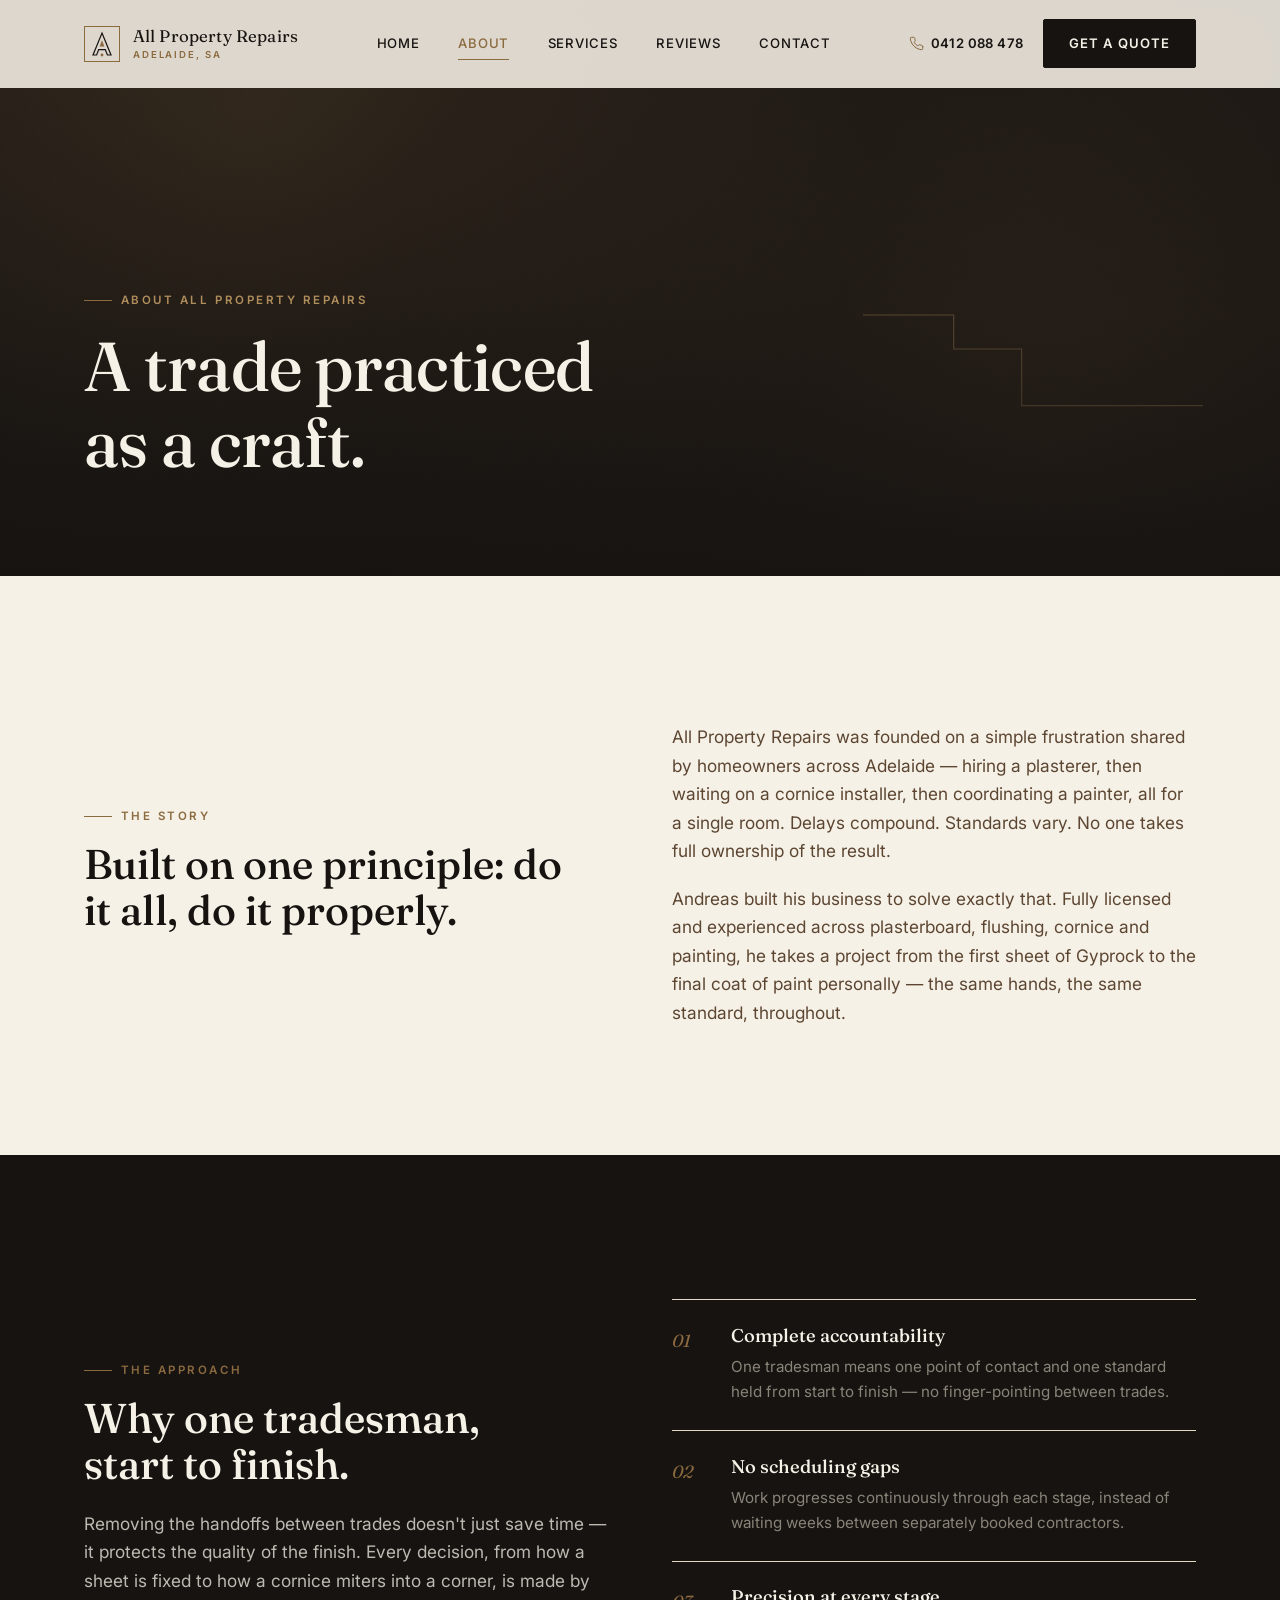
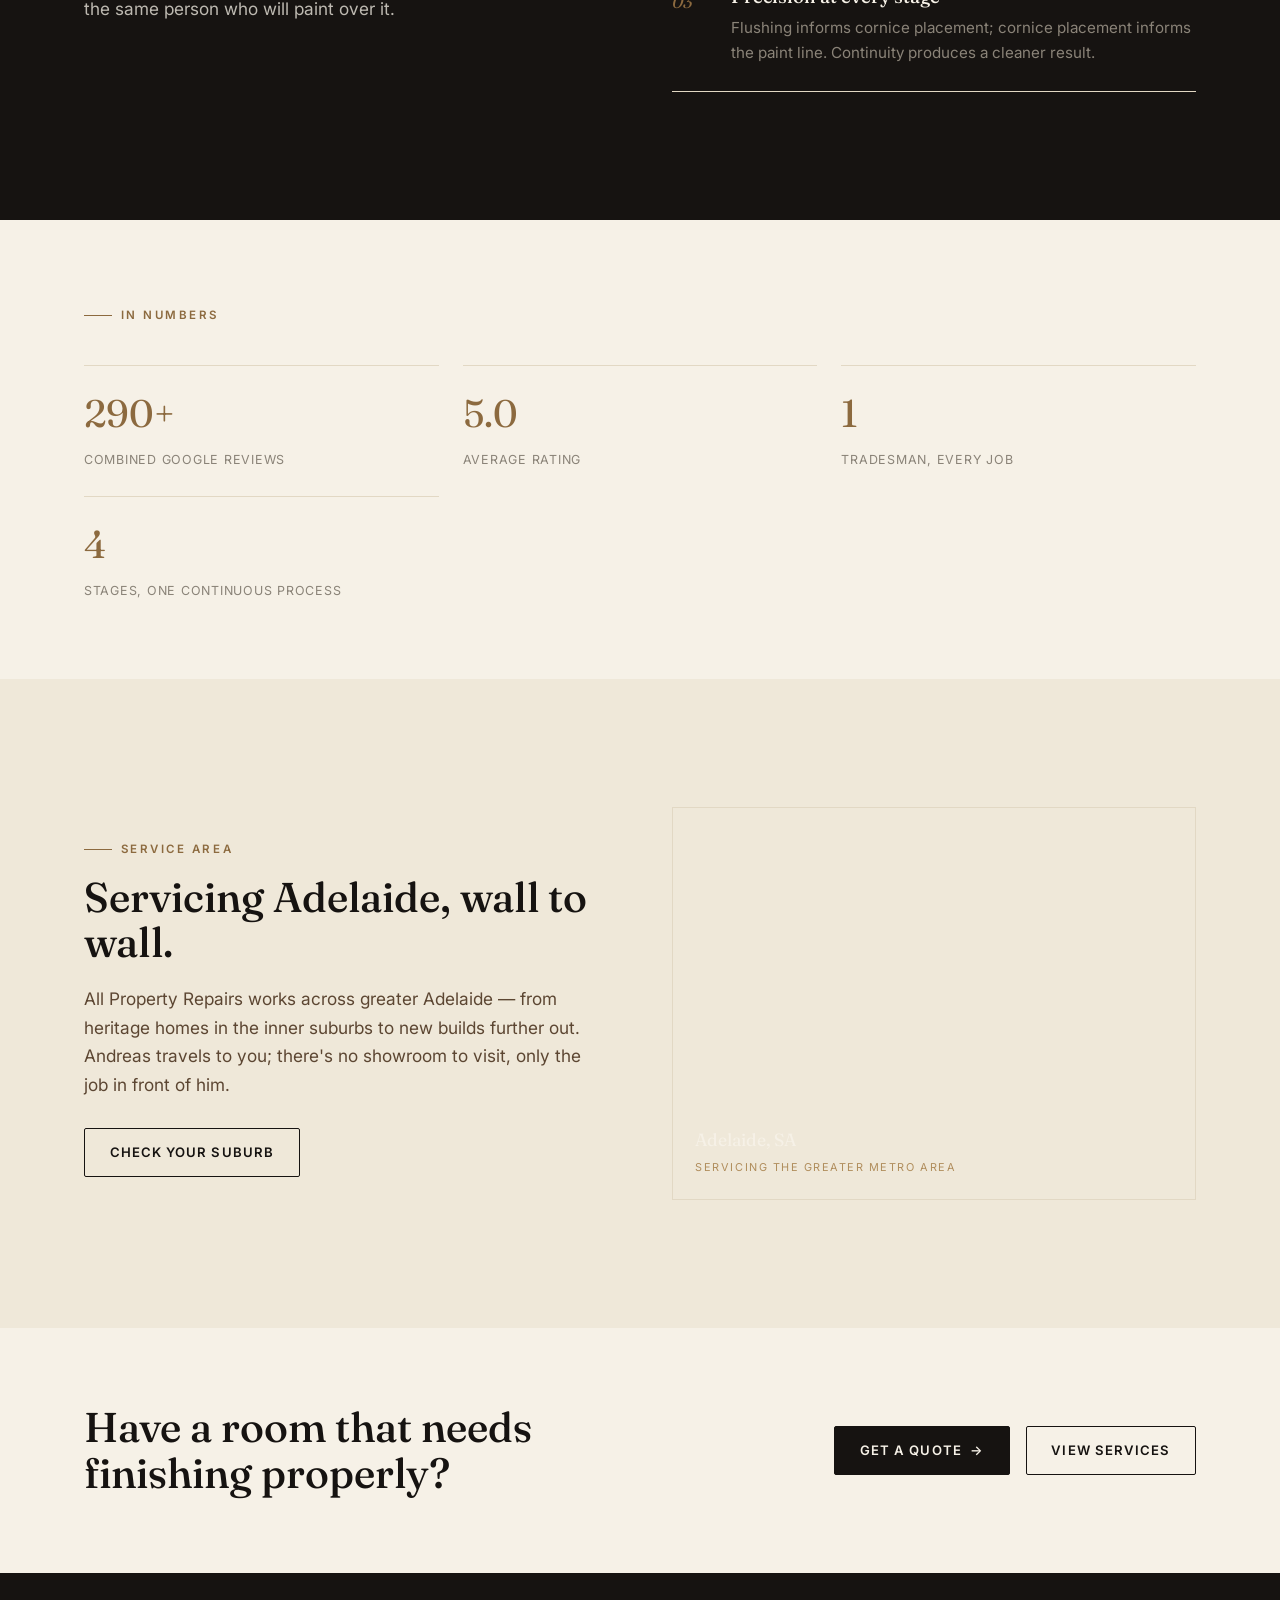
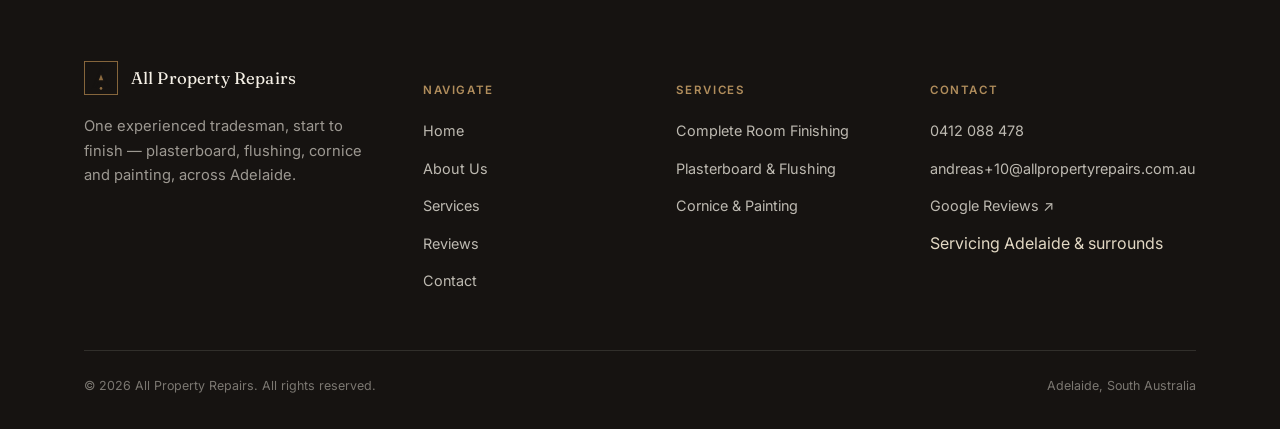
==== about.html @ ee477f28 "Build All Property Repairs site — luxury editorial multi-page design Five-page static HTML/CSS/JS si" ====
<!doctype html>
<html lang="en">
<head>
<meta charset="UTF-8">
<script>document.documentElement.classList.add('js')</script>
<meta name="viewport" content="width=device-width, initial-scale=1.0">
<title>About Us — All Property Repairs | Adelaide</title>
<meta name="description" content="All Property Repairs is Andreas — one experienced tradesman delivering plasterboard, flushing, cornice and painting across Adelaide, start to finish.">
<link rel="icon" type="image/svg+xml" href="assets/favicon.svg">
<link rel="stylesheet" href="css/style.css">
</head>
<body>
<a class="skip-link" href="#main">Skip to content</a>

<header class="site-header">
  <div class="container nav-row">
    <a href="index.html" class="brand">
      <img src="assets/logo.svg" alt="" class="brand-mark" width="36" height="36">
      <span class="brand-word">All Property Repairs<small>Adelaide, SA</small></span>
    </a>
    <nav class="nav-links" aria-label="Primary">
      <a href="index.html">Home</a>
      <a href="about.html" aria-current="page">About</a>
      <a href="services.html">Services</a>
      <a href="reviews.html">Reviews</a>
      <a href="contact.html">Contact</a>
    </nav>
    <div class="nav-actions">
      <a class="nav-phone" href="tel:+61412088478">
        <svg viewBox="0 0 24 24" fill="none" stroke-width="1.6" stroke-linecap="round" stroke-linejoin="round"><path d="M22 16.92v3a2 2 0 0 1-2.18 2 19.79 19.79 0 0 1-8.63-3.07 19.5 19.5 0 0 1-6-6 19.79 19.79 0 0 1-3.07-8.67A2 2 0 0 1 4.11 2h3a2 2 0 0 1 2 1.72c.127.96.362 1.903.7 2.81a2 2 0 0 1-.45 2.11L8.09 9.91a16 16 0 0 0 6 6l1.27-1.27a2 2 0 0 1 2.11-.45c.907.338 1.85.573 2.81.7A2 2 0 0 1 22 16.92z"/></svg>
        0412 088 478
      </a>
      <a class="btn btn-primary" href="contact.html">Get a Quote</a>
      <button class="nav-toggle" aria-label="Toggle menu" aria-expanded="false"><span></span><span></span><span></span></button>
    </div>
  </div>
</header>

<div class="mobile-panel">
  <a href="index.html">Home</a>
  <a href="about.html">About</a>
  <a href="services.html">Services</a>
  <a href="reviews.html">Reviews</a>
  <a href="contact.html">Contact</a>
  <a class="btn btn-primary" href="tel:+61412088478">Call 0412 088 478</a>
</div>

<main id="main">

  <!-- PAGE HERO -->
  <section class="hero" style="min-height:64vh;">
    <div class="hero-media">
      <div class="texture-panel">
        <svg class="motif motif-cornice" viewBox="0 0 300 220" preserveAspectRatio="xMidYMid meet">
          <path d="M0 30 H80 V60 H140 V110 H300" />
        </svg>
      </div>
    </div>
    <div class="container hero-inner">
      <span class="eyebrow">About All Property Repairs</span>
      <h1 style="font-size:clamp(2.4rem,5.4vw,4.4rem);">A trade practiced<br>as a craft.</h1>
    </div>
  </section>

  <!-- STORY -->
  <section class="section">
    <div class="container grid-2 reveal">
      <div>
        <span class="eyebrow">The Story</span>
        <h2 style="margin-top:1rem; font-size:clamp(1.9rem,3.4vw,2.6rem); max-width:18ch;">Built on one principle: do it all, do it properly.</h2>
      </div>
      <div>
        <p class="lede">All Property Repairs was founded on a simple frustration shared by homeowners across Adelaide — hiring a plasterer, then waiting on a cornice installer, then coordinating a painter, all for a single room. Delays compound. Standards vary. No one takes full ownership of the result.</p>
        <p class="lede" style="margin-top:1.2rem;">Andreas built his business to solve exactly that. Fully licensed and experienced across plasterboard, flushing, cornice and painting, he takes a project from the first sheet of Gyprock to the final coat of paint personally — the same hands, the same standard, throughout.</p>
      </div>
    </div>
  </section>

  <!-- VALUES / PHILOSOPHY -->
  <section class="section section--ink">
    <div class="container grid-2">
      <div class="reveal">
        <span class="eyebrow">The Approach</span>
        <h2 style="margin-top:1rem; font-size:clamp(1.9rem,3.4vw,2.6rem); max-width:16ch;">Why one tradesman, start to finish.</h2>
        <p class="lede" style="margin-top:1.4rem;">Removing the handoffs between trades doesn't just save time — it protects the quality of the finish. Every decision, from how a sheet is fixed to how a cornice miters into a corner, is made by the same person who will paint over it.</p>
      </div>
      <div class="value-list reveal-stagger">
        <div class="value-item">
          <span class="mark">01</span>
          <div>
            <h4 style="color:var(--bone);">Complete accountability</h4>
            <p>One tradesman means one point of contact and one standard held from start to finish — no finger-pointing between trades.</p>
          </div>
        </div>
        <div class="value-item">
          <span class="mark">02</span>
          <div>
            <h4 style="color:var(--bone);">No scheduling gaps</h4>
            <p>Work progresses continuously through each stage, instead of waiting weeks between separately booked contractors.</p>
          </div>
        </div>
        <div class="value-item">
          <span class="mark">03</span>
          <div>
            <h4 style="color:var(--bone);">Precision at every stage</h4>
            <p>Flushing informs cornice placement; cornice placement informs the paint line. Continuity produces a cleaner result.</p>
          </div>
        </div>
      </div>
    </div>
  </section>

  <!-- STATS -->
  <section class="section section--tight">
    <div class="container reveal">
      <span class="eyebrow">In Numbers</span>
      <div class="stat-row">
        <div class="stat"><span class="num">290+</span><span class="label">Combined Google Reviews</span></div>
        <div class="stat"><span class="num">5.0</span><span class="label">Average Rating</span></div>
        <div class="stat"><span class="num">1</span><span class="label">Tradesman, Every Job</span></div>
        <div class="stat"><span class="num">4</span><span class="label">Stages, One Continuous Process</span></div>
      </div>
    </div>
  </section>

  <!-- SERVICE AREA -->
  <section class="section section--dim">
    <div class="container grid-2 reveal">
      <div>
        <span class="eyebrow">Service Area</span>
        <h2 style="margin-top:1rem; font-size:clamp(1.9rem,3.4vw,2.6rem);">Servicing Adelaide, wall to wall.</h2>
        <p class="lede" style="margin-top:1.2rem;">All Property Repairs works across greater Adelaide — from heritage homes in the inner suburbs to new builds further out. Andreas travels to you; there's no showroom to visit, only the job in front of him.</p>
        <a class="btn btn-ghost" style="margin-top:1.8rem;" href="contact.html">Check Your Suburb</a>
      </div>
      <div class="service-area-panel">
        <div class="texture-panel texture-panel--bone">
          <svg class="motif motif-cornice" viewBox="0 0 300 220" preserveAspectRatio="xMidYMid meet">
            <circle cx="150" cy="110" r="70" />
            <circle cx="150" cy="110" r="45" />
            <path d="M150 40 V180 M80 110 H220" opacity="0.5"/>
          </svg>
        </div>
        <span class="service-area-label">Adelaide, SA<small>Servicing the greater metro area</small></span>
      </div>
    </div>
  </section>

  <!-- CTA -->
  <section class="section section--tight">
    <div class="container cta-band reveal">
      <h2 style="font-size:clamp(1.9rem,3.4vw,2.6rem);">Have a room that needs finishing properly?</h2>
      <div style="display:flex; gap:1rem; flex-wrap:wrap;">
        <a class="btn btn-primary" href="contact.html">Get a Quote <span class="btn-arrow">→</span></a>
        <a class="btn btn-ghost" href="services.html">View Services</a>
      </div>
    </div>
  </section>

</main>

<footer class="site-footer">
  <div class="container">
    <div class="footer-grid">
      <div>
        <div class="footer-brand">
          <img src="assets/logo.svg" alt="" width="34" height="34">
          <span class="brand-word">All Property Repairs</span>
        </div>
        <p class="footer-tagline">One experienced tradesman, start to finish — plasterboard, flushing, cornice and painting, across Adelaide.</p>
      </div>
      <div class="footer-col">
        <h5>Navigate</h5>
        <ul>
          <li><a href="index.html">Home</a></li>
          <li><a href="about.html">About Us</a></li>
          <li><a href="services.html">Services</a></li>
          <li><a href="reviews.html">Reviews</a></li>
          <li><a href="contact.html">Contact</a></li>
        </ul>
      </div>
      <div class="footer-col">
        <h5>Services</h5>
        <ul>
          <li><a href="services.html#room-finishing">Complete Room Finishing</a></li>
          <li><a href="services.html#plasterboard">Plasterboard &amp; Flushing</a></li>
          <li><a href="services.html#cornice-painting">Cornice &amp; Painting</a></li>
        </ul>
      </div>
      <div class="footer-col">
        <h5>Contact</h5>
        <ul>
          <li><a href="tel:+61412088478">0412 088 478</a></li>
          <li><a href="mailto:andreas+10@allpropertyrepairs.com.au">andreas+10@allpropertyrepairs.com.au</a></li>
          <li><a href="https://maps.app.goo.gl/VsacdQQxWC1RT7kN8" target="_blank" rel="noopener">Google Reviews ↗</a></li>
          <li>Servicing Adelaide &amp; surrounds</li>
        </ul>
      </div>
    </div>
    <div class="footer-bottom">
      <span>© 2026 All Property Repairs. All rights reserved.</span>
      <span>Adelaide, South Australia</span>
    </div>
  </div>
</footer>

<script src="js/main.js"></script>
</body>
</html>
---- css/style.css ----
/* =========================================================================
   All Property Repairs — "The Sole Craftsman" design system
   One tradesman, start to finish. Editorial, restrained, materials-led.
   ========================================================================= */

@import url('https://fonts.googleapis.com/css2?family=Fraunces:ital,opsz,wght@0,9..144,300;0,9..144,400;0,9..144,500;0,9..144,600;1,9..144,400;1,9..144,500&family=Inter:wght@300;400;500;600&display=swap');

:root {
  /* Palette */
  --ink: #161311;
  --ink-soft: #2b2622;
  --bone: #f6f1e7;
  --bone-dim: #efe8d9;
  --bone-line: #e2d8c4;
  --brass: #8c6a3f;
  --brass-light: #b08d5c;
  --umber: #5c4632;
  --stone: #8a8378;
  --stone-light: #b8b1a4;
  --ok: #4c6b4f;
  --err: #8c3f3f;

  /* Type */
  --font-display: 'Fraunces', Georgia, 'Times New Roman', serif;
  --font-body: 'Inter', -apple-system, BlinkMacSystemFont, sans-serif;

  /* Rhythm */
  --gutter: clamp(1.5rem, 5vw, 5rem);
  --section-y: clamp(4.5rem, 10vw, 9rem);
  --radius: 2px;
  --ease: cubic-bezier(0.22, 1, 0.36, 1);
  --nav-h: 88px;
}

* { box-sizing: border-box; }
html { scroll-behavior: smooth; }
@media (prefers-reduced-motion: reduce) {
  html { scroll-behavior: auto; }
  * { animation-duration: 0.001ms !important; animation-iteration-count: 1 !important; transition-duration: 0.001ms !important; }
}

body {
  margin: 0;
  background: var(--bone);
  color: var(--ink);
  font-family: var(--font-body);
  font-weight: 400;
  font-size: 16px;
  line-height: 1.65;
  -webkit-font-smoothing: antialiased;
  text-rendering: optimizeLegibility;
}

img { max-width: 100%; display: block; }
a { color: inherit; text-decoration: none; }
button { font-family: inherit; cursor: pointer; }
ul { margin: 0; padding: 0; list-style: none; }
h1, h2, h3, h4 { font-family: var(--font-display); font-weight: 500; line-height: 1.1; margin: 0; color: var(--ink); }
p { margin: 0; }

.container {
  max-width: 1240px;
  margin-inline: auto;
  padding-inline: var(--gutter);
}

.eyebrow {
  display: inline-flex;
  align-items: center;
  gap: 0.75em;
  font-family: var(--font-body);
  font-size: 0.72rem;
  letter-spacing: 0.22em;
  text-transform: uppercase;
  color: var(--brass);
  font-weight: 600;
}
.eyebrow::before {
  content: '';
  width: 28px;
  height: 1px;
  background: var(--brass);
  display: inline-block;
}

.section { padding-block: var(--section-y); }
.section--tight { padding-block: clamp(3rem, 6vw, 5rem); }
.section--ink { background: var(--ink); color: var(--bone); }
.section--ink h1, .section--ink h2, .section--ink h3 { color: var(--bone); }
.section--dim { background: var(--bone-dim); }

.hr {
  border: none;
  border-top: 1px solid var(--bone-line);
  margin: 0;
}
.section--ink .hr { border-top-color: rgba(246,241,231,0.14); }

/* ---------------------------------------------------------------------
   Buttons
   --------------------------------------------------------------------- */
.btn {
  position: relative;
  display: inline-flex;
  align-items: center;
  gap: 0.6em;
  padding: 0.95em 1.9em;
  font-size: 0.82rem;
  letter-spacing: 0.08em;
  text-transform: uppercase;
  font-weight: 600;
  border: 1px solid transparent;
  border-radius: var(--radius);
  transition: all 0.45s var(--ease);
  white-space: nowrap;
}
.btn-primary {
  background: var(--ink);
  color: var(--bone);
  border-color: var(--ink);
}
.btn-primary:hover { background: var(--brass); border-color: var(--brass); color: var(--ink); transform: translateY(-2px); }
.btn-ghost {
  background: transparent;
  color: var(--ink);
  border-color: var(--ink);
}
.btn-ghost:hover { background: var(--ink); color: var(--bone); transform: translateY(-2px); }
.section--ink .btn-ghost { color: var(--bone); border-color: rgba(246,241,231,0.5); }
.section--ink .btn-ghost:hover { background: var(--bone); color: var(--ink); border-color: var(--bone); }
.btn-arrow { transition: transform 0.4s var(--ease); }
.btn:hover .btn-arrow { transform: translateX(4px); }

.text-link {
  position: relative;
  font-weight: 500;
  padding-bottom: 2px;
  background-image: linear-gradient(var(--brass), var(--brass));
  background-size: 0% 1px;
  background-position: left bottom;
  background-repeat: no-repeat;
  transition: background-size 0.4s var(--ease);
}
.text-link:hover { background-size: 100% 1px; }

/* ---------------------------------------------------------------------
   Nav
   --------------------------------------------------------------------- */
.site-header {
  position: fixed;
  top: 0; left: 0; right: 0;
  z-index: 500;
  height: var(--nav-h);
  display: flex;
  align-items: center;
  background: rgba(246,241,231,0.88);
  backdrop-filter: saturate(140%) blur(10px);
  -webkit-backdrop-filter: saturate(140%) blur(10px);
  border-bottom: 1px solid transparent;
  transition: height 0.45s var(--ease), border-color 0.45s var(--ease), background 0.45s var(--ease);
}
.site-header.is-condensed {
  height: 66px;
  border-bottom-color: var(--bone-line);
}
.nav-row {
  width: 100%;
  display: flex;
  align-items: center;
  justify-content: space-between;
  gap: 2rem;
}
.brand {
  display: flex;
  align-items: center;
  gap: 0.8rem;
  flex-shrink: 0;
}
.brand-mark { width: 36px; height: 36px; flex-shrink: 0; }
.brand-word {
  font-family: var(--font-display);
  font-size: 1.05rem;
  letter-spacing: 0.01em;
  line-height: 1.15;
}
.brand-word small {
  display: block;
  font-family: var(--font-body);
  font-size: 0.6rem;
  letter-spacing: 0.2em;
  text-transform: uppercase;
  color: var(--brass);
  font-weight: 600;
  margin-top: 2px;
}

.nav-links {
  display: flex;
  align-items: center;
  gap: clamp(1.4rem, 3vw, 2.6rem);
}
.nav-links a {
  position: relative;
  font-size: 0.82rem;
  letter-spacing: 0.06em;
  text-transform: uppercase;
  font-weight: 500;
  padding-block: 6px;
}
.nav-links a::after {
  content: '';
  position: absolute;
  left: 0; right: 0; bottom: 0;
  height: 1px;
  background: var(--brass);
  transform: scaleX(0);
  transform-origin: left;
  transition: transform 0.4s var(--ease);
}
.nav-links a:hover::after,
.nav-links a[aria-current="page"]::after { transform: scaleX(1); }
.nav-links a[aria-current="page"] { color: var(--brass); }

.nav-actions { display: flex; align-items: center; gap: 1.2rem; }
.nav-phone {
  display: flex;
  align-items: center;
  gap: 0.5em;
  font-size: 0.82rem;
  font-weight: 600;
  letter-spacing: 0.03em;
}
.nav-phone svg { width: 15px; height: 15px; stroke: var(--brass); }

.nav-toggle {
  display: none;
  flex-direction: column;
  gap: 5px;
  background: none;
  border: none;
  padding: 6px;
  z-index: 600;
}
.nav-toggle span {
  width: 24px; height: 1.5px; background: var(--ink);
  transition: transform 0.35s var(--ease), opacity 0.35s var(--ease);
}
.nav-toggle.is-open span:nth-child(1) { transform: translateY(6.5px) rotate(45deg); }
.nav-toggle.is-open span:nth-child(2) { opacity: 0; }
.nav-toggle.is-open span:nth-child(3) { transform: translateY(-6.5px) rotate(-45deg); }

.mobile-panel {
  position: fixed;
  inset: 0;
  top: var(--nav-h);
  background: var(--bone);
  z-index: 400;
  display: flex;
  flex-direction: column;
  justify-content: center;
  gap: 2rem;
  padding: 2rem var(--gutter) 4rem;
  transform: translateY(-8px);
  opacity: 0;
  visibility: hidden;
  transition: opacity 0.4s var(--ease), transform 0.4s var(--ease), visibility 0.4s;
}
.mobile-panel.is-open { opacity: 1; transform: translateY(0); visibility: visible; }
.mobile-panel a {
  font-family: var(--font-display);
  font-size: 2rem;
  font-weight: 500;
  border-bottom: 1px solid var(--bone-line);
  padding-bottom: 1rem;
}
.mobile-panel .btn { align-self: flex-start; margin-top: 1rem; }

body.nav-open { overflow: hidden; }

@media (max-width: 880px) {
  .nav-links, .nav-phone, .nav-actions .btn-primary { display: none; }
  .nav-toggle { display: flex; }
}

/* ---------------------------------------------------------------------
   Hero
   --------------------------------------------------------------------- */
.hero {
  min-height: 92vh;
  display: flex;
  align-items: flex-end;
  padding-top: var(--nav-h);
  position: relative;
  overflow: hidden;
  background: var(--ink);
  color: var(--bone);
}
.hero-media {
  position: absolute;
  inset: 0;
  z-index: 0;
}
.hero-media .texture-panel { width: 100%; height: 100%; }
.hero-media::after {
  content: '';
  position: absolute;
  inset: 0;
  background: linear-gradient(180deg, rgba(22,19,17,0.35) 0%, rgba(22,19,17,0.55) 55%, rgba(22,19,17,0.94) 100%);
}
.hero-inner {
  position: relative;
  z-index: 2;
  width: 100%;
  padding-block: clamp(3rem, 8vw, 6rem);
}
.hero .eyebrow { color: var(--brass-light); }
.hero h1 {
  color: var(--bone);
  font-size: clamp(2.6rem, 6.4vw, 5.4rem);
  max-width: 16ch;
  margin-top: 1.1rem;
  letter-spacing: -0.01em;
}
.hero h1 em {
  font-style: italic;
  color: var(--brass-light);
}
.hero-lede {
  max-width: 46ch;
  margin-top: 1.6rem;
  font-size: 1.08rem;
  color: rgba(246,241,231,0.82);
}
.hero-actions { display: flex; gap: 1rem; flex-wrap: wrap; margin-top: 2.6rem; }
.hero-scroll {
  position: absolute;
  right: var(--gutter);
  bottom: 2.2rem;
  z-index: 2;
  display: flex;
  align-items: center;
  gap: 0.7rem;
  color: rgba(246,241,231,0.6);
  font-size: 0.7rem;
  letter-spacing: 0.18em;
  text-transform: uppercase;
}
.hero-scroll .line { width: 1px; height: 34px; background: rgba(246,241,231,0.35); position: relative; overflow: hidden; }
.hero-scroll .line::after {
  content: ''; position: absolute; top: -100%; left: 0; width: 100%; height: 100%;
  background: var(--brass-light); animation: scrollline 2.2s var(--ease) infinite;
}
@keyframes scrollline { 0% { top: -100%; } 60% { top: 100%; } 100% { top: 100%; } }

/* ---------------------------------------------------------------------
   Texture panels (placeholder imagery — CSS/SVG built, no external assets)
   --------------------------------------------------------------------- */
.texture-panel {
  position: relative;
  background: var(--ink);
  overflow: hidden;
  isolation: isolate;
}
.texture-panel::before {
  content: '';
  position: absolute; inset: 0;
  background-image:
    radial-gradient(circle at 20% 20%, rgba(140,106,63,0.35), transparent 55%),
    radial-gradient(circle at 82% 78%, rgba(92,70,50,0.55), transparent 60%),
    linear-gradient(155deg, #201b17 0%, #161311 45%, #0f0d0b 100%);
}
.texture-panel::after {
  content: '';
  position: absolute; inset: 0;
  opacity: 0.5;
  background-image: url("data:image/svg+xml,%3Csvg xmlns='http://www.w3.org/2000/svg' width='160' height='160'%3E%3Cfilter id='n'%3E%3CfeTurbulence type='fractalNoise' baseFrequency='0.9' numOctaves='2' stitchTiles='stitch'/%3E%3CfeColorMatrix type='saturate' values='0'/%3E%3C/filter%3E%3Crect width='100%25' height='100%25' filter='url(%23n)' opacity='0.28'/%3E%3C/svg%3E");
  mix-blend-mode: overlay;
}
.texture-panel .motif { position: absolute; z-index: 1; opacity: 0.9; }
.texture-panel--bone {
  background: var(--bone-dim);
}
.texture-panel--bone::before {
  background-image:
    radial-gradient(circle at 15% 15%, rgba(140,106,63,0.18), transparent 55%),
    linear-gradient(155deg, #f2ead9 0%, #efe8d9 60%, #e6dcc4 100%);
}
.texture-panel--bone::after { opacity: 0.18; }

/* Cornice-profile line motif (SVG, inline) */
.motif-cornice {
  position: absolute; right: 6%; bottom: 8%; width: 46%; max-width: 340px;
  stroke: var(--brass-light); stroke-width: 1; fill: none; opacity: 0.55;
}
.texture-panel--bone .motif-cornice { stroke: var(--brass); opacity: 0.4; }

/* ---------------------------------------------------------------------
   Marquee strip
   --------------------------------------------------------------------- */
.strip {
  background: var(--ink);
  color: var(--bone-line);
  padding-block: 0.9rem;
  overflow: hidden;
  white-space: nowrap;
  border-top: 1px solid rgba(246,241,231,0.1);
  border-bottom: 1px solid rgba(246,241,231,0.1);
}
.strip-track {
  display: inline-flex;
  gap: 3rem;
  animation: marquee 34s linear infinite;
}
.strip-track span {
  font-family: var(--font-display);
  font-style: italic;
  font-size: 0.95rem;
  letter-spacing: 0.02em;
  opacity: 0.75;
  display: inline-flex;
  align-items: center;
  gap: 3rem;
}
.strip-track span::after { content: '—'; color: var(--brass); opacity: 0.8; font-style: normal; }
@keyframes marquee { from { transform: translateX(0); } to { transform: translateX(-50%); } }

/* ---------------------------------------------------------------------
   Grid / layout helpers
   --------------------------------------------------------------------- */
.grid-2 { display: grid; grid-template-columns: 1fr 1fr; gap: clamp(2rem, 5vw, 5rem); align-items: center; }
.grid-3 { display: grid; grid-template-columns: repeat(3, 1fr); gap: clamp(1.5rem, 3vw, 2.5rem); }
@media (max-width: 900px) {
  .grid-2 { grid-template-columns: 1fr; }
  .grid-3 { grid-template-columns: 1fr; }
}

.kicker-row {
  display: flex; align-items: flex-end; justify-content: space-between; gap: 2rem;
  margin-bottom: clamp(2.5rem, 5vw, 4rem);
  flex-wrap: wrap;
}
.kicker-row h2 { max-width: 22ch; }

.lede { font-size: 1.08rem; color: var(--umber); max-width: 62ch; margin-top: 1.2rem; }
.section--ink .lede { color: rgba(246,241,231,0.75); }

/* ---------------------------------------------------------------------
   Reveal on scroll
   --------------------------------------------------------------------- */
.reveal { transition: opacity 0.9s var(--ease), transform 0.9s var(--ease); }
.js .reveal { opacity: 0; transform: translateY(28px); }
.reveal.is-visible { opacity: 1; transform: translateY(0); }
.reveal-stagger > * { transition: opacity 0.8s var(--ease), transform 0.8s var(--ease); }
.js .reveal-stagger > * { opacity: 0; transform: translateY(24px); }
.reveal-stagger.is-visible > * { opacity: 1; transform: translateY(0); }
.reveal-stagger.is-visible > *:nth-child(1) { transition-delay: 0.02s; }
.reveal-stagger.is-visible > *:nth-child(2) { transition-delay: 0.12s; }
.reveal-stagger.is-visible > *:nth-child(3) { transition-delay: 0.22s; }
.reveal-stagger.is-visible > *:nth-child(4) { transition-delay: 0.32s; }

/* ---------------------------------------------------------------------
   Pillar / service cards
   --------------------------------------------------------------------- */
.pillar {
  border: 1px solid var(--bone-line);
  padding: clamp(1.8rem, 3vw, 2.6rem);
  background: var(--bone);
  transition: border-color 0.4s var(--ease), transform 0.4s var(--ease), box-shadow 0.4s var(--ease);
  display: flex; flex-direction: column; gap: 1.2rem; height: 100%;
}
.pillar:hover {
  border-color: var(--brass);
  transform: translateY(-6px);
  box-shadow: 0 24px 48px -28px rgba(22,19,17,0.35);
}
.pillar-num {
  font-family: var(--font-display);
  font-style: italic;
  font-size: 0.95rem;
  color: var(--brass);
}
.pillar h3 { font-size: 1.5rem; }
.pillar p { color: var(--umber); font-size: 0.95rem; }
.pillar .text-link { margin-top: auto; font-size: 0.82rem; letter-spacing: 0.04em; text-transform: uppercase; }

/* ---------------------------------------------------------------------
   Service detail blocks
   --------------------------------------------------------------------- */
.service-block { padding-block: clamp(3.5rem, 8vw, 7rem); }
.service-block + .service-block { border-top: 1px solid var(--bone-line); }
.service-figure { aspect-ratio: 4/5; }
.process-list { margin-top: 2.2rem; display: flex; flex-direction: column; gap: 0; }
.process-item {
  display: grid; grid-template-columns: 64px 1fr; gap: 1.2rem;
  padding-block: 1.4rem; border-top: 1px solid var(--bone-line);
}
.process-item:last-child { border-bottom: 1px solid var(--bone-line); }
.process-item .num { font-family: var(--font-display); font-style: italic; font-size: 1.3rem; color: var(--brass); }
.process-item h4 { font-size: 1.05rem; margin-bottom: 0.4rem; font-family: var(--font-body); font-weight: 600; }
.process-item p { color: var(--stone); font-size: 0.92rem; }

/* ---------------------------------------------------------------------
   Reviews / carousel
   --------------------------------------------------------------------- */
.stars { display: inline-flex; gap: 3px; color: var(--brass); }
.stars svg { width: 14px; height: 14px; fill: var(--brass); }
.rating-summary {
  display: flex; align-items: center; gap: 1.4rem; flex-wrap: wrap;
}
.rating-summary .num { font-family: var(--font-display); font-size: 3.2rem; }
.rating-summary .meta { font-size: 0.85rem; color: var(--stone); }

.carousel { position: relative; margin-top: clamp(2rem, 4vw, 3rem); }
.carousel-track-wrap { overflow: hidden; }
.carousel-track { display: flex; transition: transform 0.65s var(--ease); }
.review-card {
  flex: 0 0 100%;
  padding: clamp(1.8rem, 4vw, 3rem);
  background: var(--bone-dim);
  border: 1px solid var(--bone-line);
  display: flex;
  flex-direction: column;
  gap: 1.4rem;
  min-height: 260px;
}
@media (min-width: 760px) {
  .review-card { flex: 0 0 50%; margin-right: 0; }
}
@media (min-width: 1100px) {
  .review-card { flex: 0 0 33.333%; }
}
.review-card-inner { padding-right: clamp(0.5rem, 1vw, 1.2rem); }
.review-quote { font-family: var(--font-display); font-size: 1.08rem; line-height: 1.55; color: var(--ink); flex: 1; }
.review-quote::before { content: '\201C'; color: var(--brass); }
.review-quote::after { content: '\201D'; color: var(--brass); }
.review-byline { display: flex; align-items: center; gap: 0.9rem; }
.review-avatar {
  width: 40px; height: 40px; border-radius: 50%;
  background: var(--ink); color: var(--bone);
  display: flex; align-items: center; justify-content: center;
  font-family: var(--font-display); font-size: 0.95rem; flex-shrink: 0;
}
.review-name { font-weight: 600; font-size: 0.9rem; }
.review-date { font-size: 0.78rem; color: var(--stone); margin-top: 2px; }

.carousel-controls {
  display: flex; align-items: center; justify-content: space-between;
  margin-top: 2rem; gap: 1.5rem; flex-wrap: wrap;
}
.carousel-dots { display: flex; gap: 0.5rem; flex-wrap: wrap; }
.carousel-dots button {
  width: 8px; height: 8px; border-radius: 50%; border: 1px solid var(--brass);
  background: transparent; padding: 0; transition: all 0.35s var(--ease);
}
.carousel-dots button[aria-current="true"] { background: var(--brass); width: 22px; border-radius: 4px; }
.carousel-arrows { display: flex; gap: 0.7rem; }
.carousel-arrows button {
  width: 44px; height: 44px; border-radius: 50%; border: 1px solid var(--ink);
  background: transparent; display: flex; align-items: center; justify-content: center;
  transition: all 0.35s var(--ease);
}
.carousel-arrows button:hover { background: var(--ink); border-color: var(--ink); }
.carousel-arrows button:hover svg { stroke: var(--bone); }
.carousel-arrows svg { width: 16px; height: 16px; stroke: var(--ink); transition: stroke 0.35s var(--ease); }

/* ---------------------------------------------------------------------
   Testimonial teaser (home)
   --------------------------------------------------------------------- */
.teaser-grid { display: grid; grid-template-columns: repeat(3, 1fr); gap: 1.6rem; }
@media (max-width: 900px) { .teaser-grid { grid-template-columns: 1fr; } }

/* ---------------------------------------------------------------------
   CTA band
   --------------------------------------------------------------------- */
.cta-band {
  display: flex; align-items: center; justify-content: space-between; gap: 2rem;
  flex-wrap: wrap;
}
.cta-band h2 { max-width: 20ch; }

/* ---------------------------------------------------------------------
   About page specifics
   --------------------------------------------------------------------- */
.stat-row { display: grid; grid-template-columns: repeat(3, 1fr); gap: 1.5rem; margin-top: 2.5rem; }
@media (max-width: 700px) { .stat-row { grid-template-columns: 1fr 1fr; } }
.stat { border-top: 1px solid var(--bone-line); padding-top: 1rem; }
.section--ink .stat { border-top-color: rgba(246,241,231,0.2); }
.stat .num { font-family: var(--font-display); font-size: 2.4rem; color: var(--brass); display: block; }
.stat .label { font-size: 0.78rem; letter-spacing: 0.06em; text-transform: uppercase; color: var(--stone); }

.value-list { display: flex; flex-direction: column; margin-top: 1rem; }
.value-item {
  display: grid; grid-template-columns: 40px 1fr; gap: 1.2rem;
  padding-block: 1.6rem; border-top: 1px solid var(--bone-line);
}
.value-item:last-child { border-bottom: 1px solid var(--bone-line); }
.value-item .mark { color: var(--brass); font-family: var(--font-display); font-style: italic; font-size: 1.1rem; }
.value-item h4 { font-size: 1.15rem; margin-bottom: 0.5rem; }
.value-item p { color: var(--stone); font-size: 0.95rem; }

/* ---------------------------------------------------------------------
   Contact page
   --------------------------------------------------------------------- */
.contact-grid { display: grid; grid-template-columns: 1.1fr 1fr; gap: clamp(2.5rem, 5vw, 5rem); align-items: start; }
@media (max-width: 940px) { .contact-grid { grid-template-columns: 1fr; } }

.field { margin-bottom: 1.4rem; }
.field label {
  display: block; font-size: 0.76rem; letter-spacing: 0.08em; text-transform: uppercase;
  font-weight: 600; color: var(--umber); margin-bottom: 0.6rem;
}
.field input, .field textarea, .field select {
  width: 100%; border: 1px solid var(--bone-line); background: var(--bone);
  padding: 0.9em 1em; font-family: var(--font-body); font-size: 0.95rem; color: var(--ink);
  border-radius: var(--radius); transition: border-color 0.3s var(--ease), background 0.3s var(--ease);
}
.field input:focus, .field textarea:focus, .field select:focus {
  outline: none; border-color: var(--brass); background: #fffdf8;
}
.field textarea { resize: vertical; min-height: 130px; }
.field-error { color: var(--err); font-size: 0.78rem; margin-top: 0.45rem; display: none; }
.field.has-error input, .field.has-error textarea, .field.has-error select { border-color: var(--err); }
.field.has-error .field-error { display: block; }

.form-status {
  margin-top: 1.4rem; padding: 1em 1.2em; border-radius: var(--radius);
  font-size: 0.9rem; display: none; align-items: center; gap: 0.7em;
}
.form-status.is-success { display: flex; background: rgba(76,107,79,0.1); color: var(--ok); border: 1px solid rgba(76,107,79,0.3); }
.form-status.is-error { display: flex; background: rgba(140,63,63,0.08); color: var(--err); border: 1px solid rgba(140,63,63,0.3); }

.info-card {
  border: 1px solid var(--bone-line); padding: clamp(1.8rem, 3vw, 2.4rem);
  display: flex; flex-direction: column; gap: 1.6rem; background: var(--bone-dim);
}
.info-row { display: flex; gap: 1rem; align-items: flex-start; }
.info-row svg { width: 18px; height: 18px; stroke: var(--brass); flex-shrink: 0; margin-top: 3px; }
.info-row h4 { font-size: 0.78rem; letter-spacing: 0.08em; text-transform: uppercase; color: var(--stone); margin-bottom: 0.35rem; font-weight: 600; }
.info-row p, .info-row a { font-size: 0.98rem; }
.hours-table { width: 100%; border-collapse: collapse; font-size: 0.92rem; }
.hours-table td { padding-block: 0.5rem; border-top: 1px solid var(--bone-line); }
.hours-table td:last-child { text-align: right; color: var(--umber); font-weight: 500; }

.service-area-panel {
  aspect-ratio: 4/3; position: relative; overflow: hidden; border: 1px solid var(--bone-line);
}
.service-area-panel svg { position: absolute; inset: 0; width: 100%; height: 100%; }
.service-area-label {
  position: absolute; left: 1.4rem; bottom: 1.4rem; z-index: 2;
  color: var(--bone); font-family: var(--font-display); font-size: 1.1rem;
}
.service-area-label small { display: block; font-family: var(--font-body); font-size: 0.68rem; letter-spacing: 0.14em; text-transform: uppercase; color: var(--brass-light); margin-top: 0.3rem; }

/* ---------------------------------------------------------------------
   Footer
   --------------------------------------------------------------------- */
.site-footer { background: var(--ink); color: var(--bone-line); padding-block: clamp(3.5rem, 7vw, 5.5rem) 2rem; }
.footer-grid { display: grid; grid-template-columns: 1.4fr 1fr 1fr 1fr; gap: 2.5rem; }
@media (max-width: 800px) { .footer-grid { grid-template-columns: 1fr 1fr; } }
@media (max-width: 520px) { .footer-grid { grid-template-columns: 1fr; } }
.footer-brand { display: flex; align-items: center; gap: 0.8rem; margin-bottom: 1.2rem; }
.footer-brand .brand-word { color: var(--bone); }
.footer-tagline { color: rgba(246,241,231,0.6); font-size: 0.92rem; max-width: 32ch; }
.footer-col h5 { font-size: 0.72rem; letter-spacing: 0.14em; text-transform: uppercase; color: var(--brass-light); margin-bottom: 1.1rem; font-weight: 600; }
.footer-col ul { display: flex; flex-direction: column; gap: 0.7rem; }
.footer-col a, .footer-col p { font-size: 0.9rem; color: rgba(246,241,231,0.75); }
.footer-col a:hover { color: var(--brass-light); }
.footer-bottom {
  margin-top: 3.5rem; padding-top: 1.6rem; border-top: 1px solid rgba(246,241,231,0.12);
  display: flex; justify-content: space-between; gap: 1rem; flex-wrap: wrap;
  font-size: 0.78rem; color: rgba(246,241,231,0.45);
}

/* ---------------------------------------------------------------------
   Utility
   --------------------------------------------------------------------- */
.sr-only {
  position: absolute; width: 1px; height: 1px; padding: 0; margin: -1px;
  overflow: hidden; clip: rect(0,0,0,0); white-space: nowrap; border: 0;
}
.skip-link {
  position: absolute; left: -9999px; top: 0; z-index: 999; background: var(--ink); color: var(--bone);
  padding: 1em 1.4em; font-size: 0.85rem;
}
.skip-link:focus { left: 1rem; top: 1rem; }
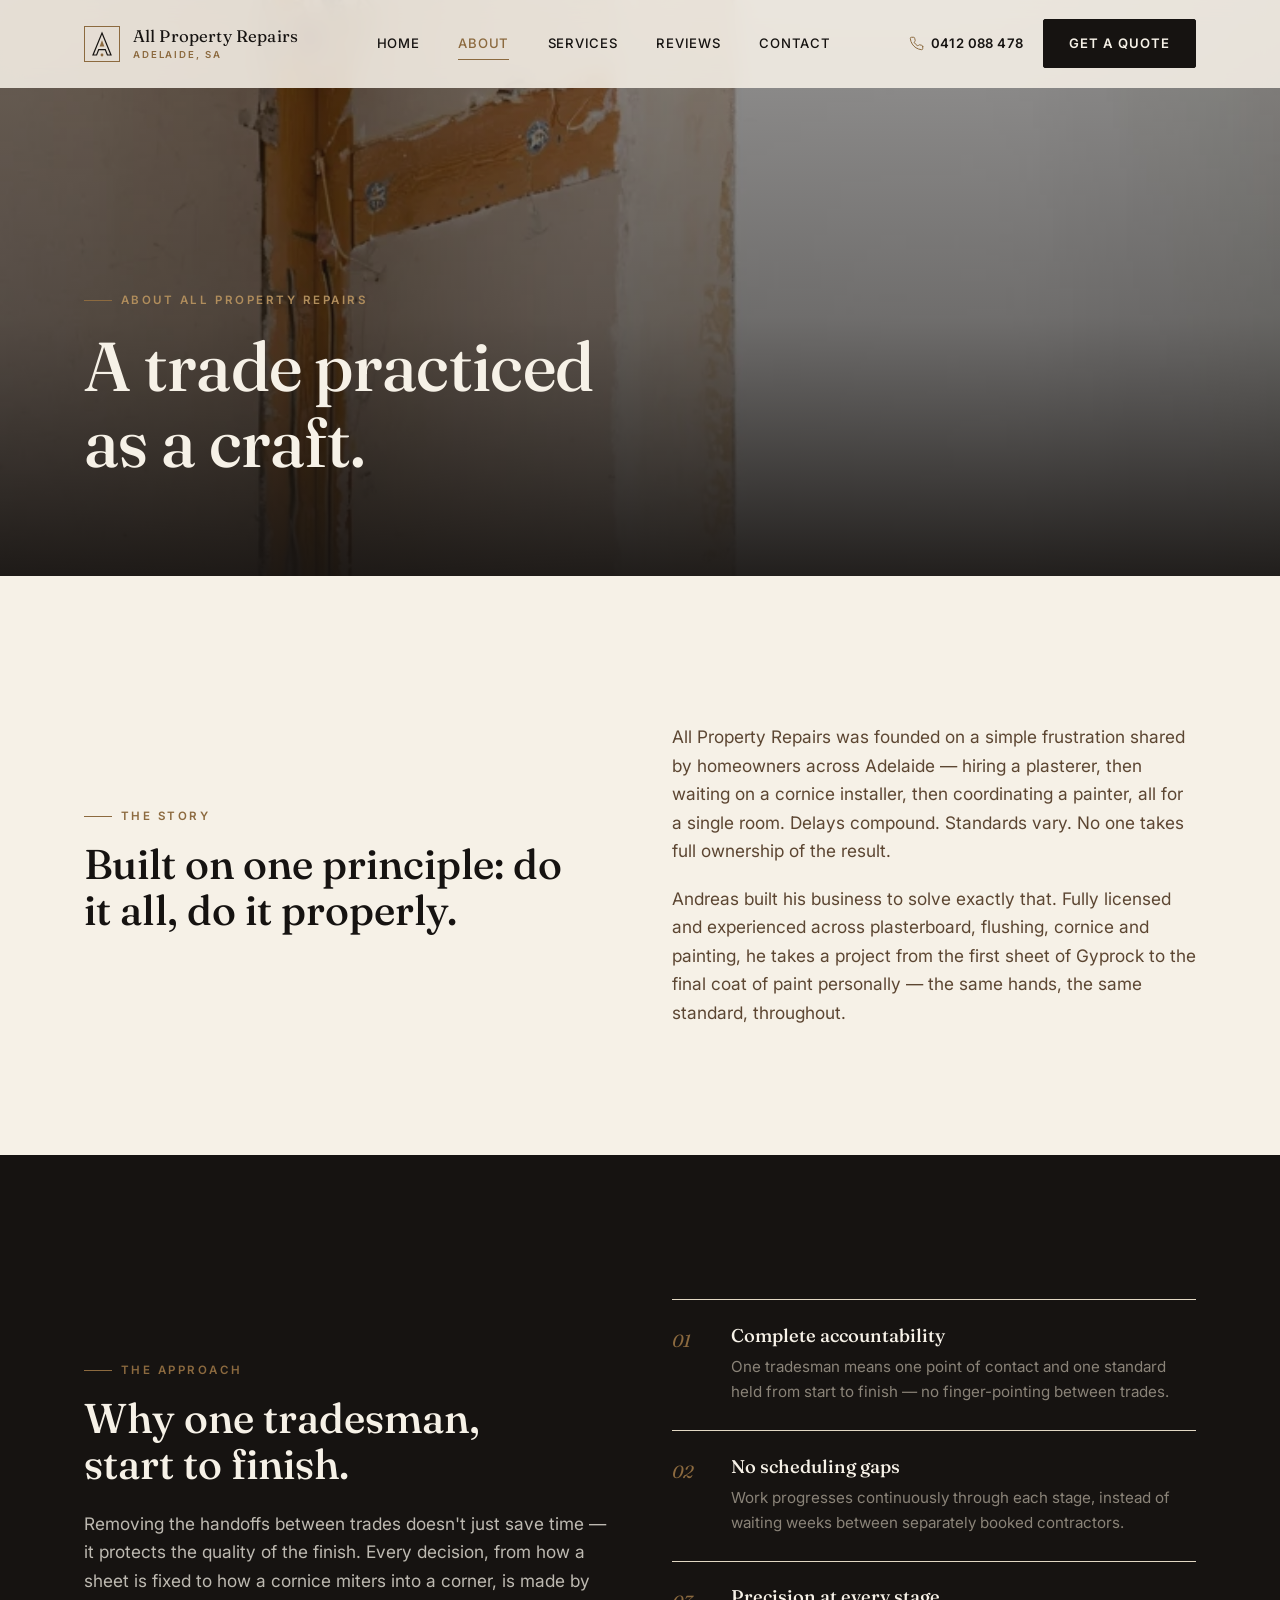
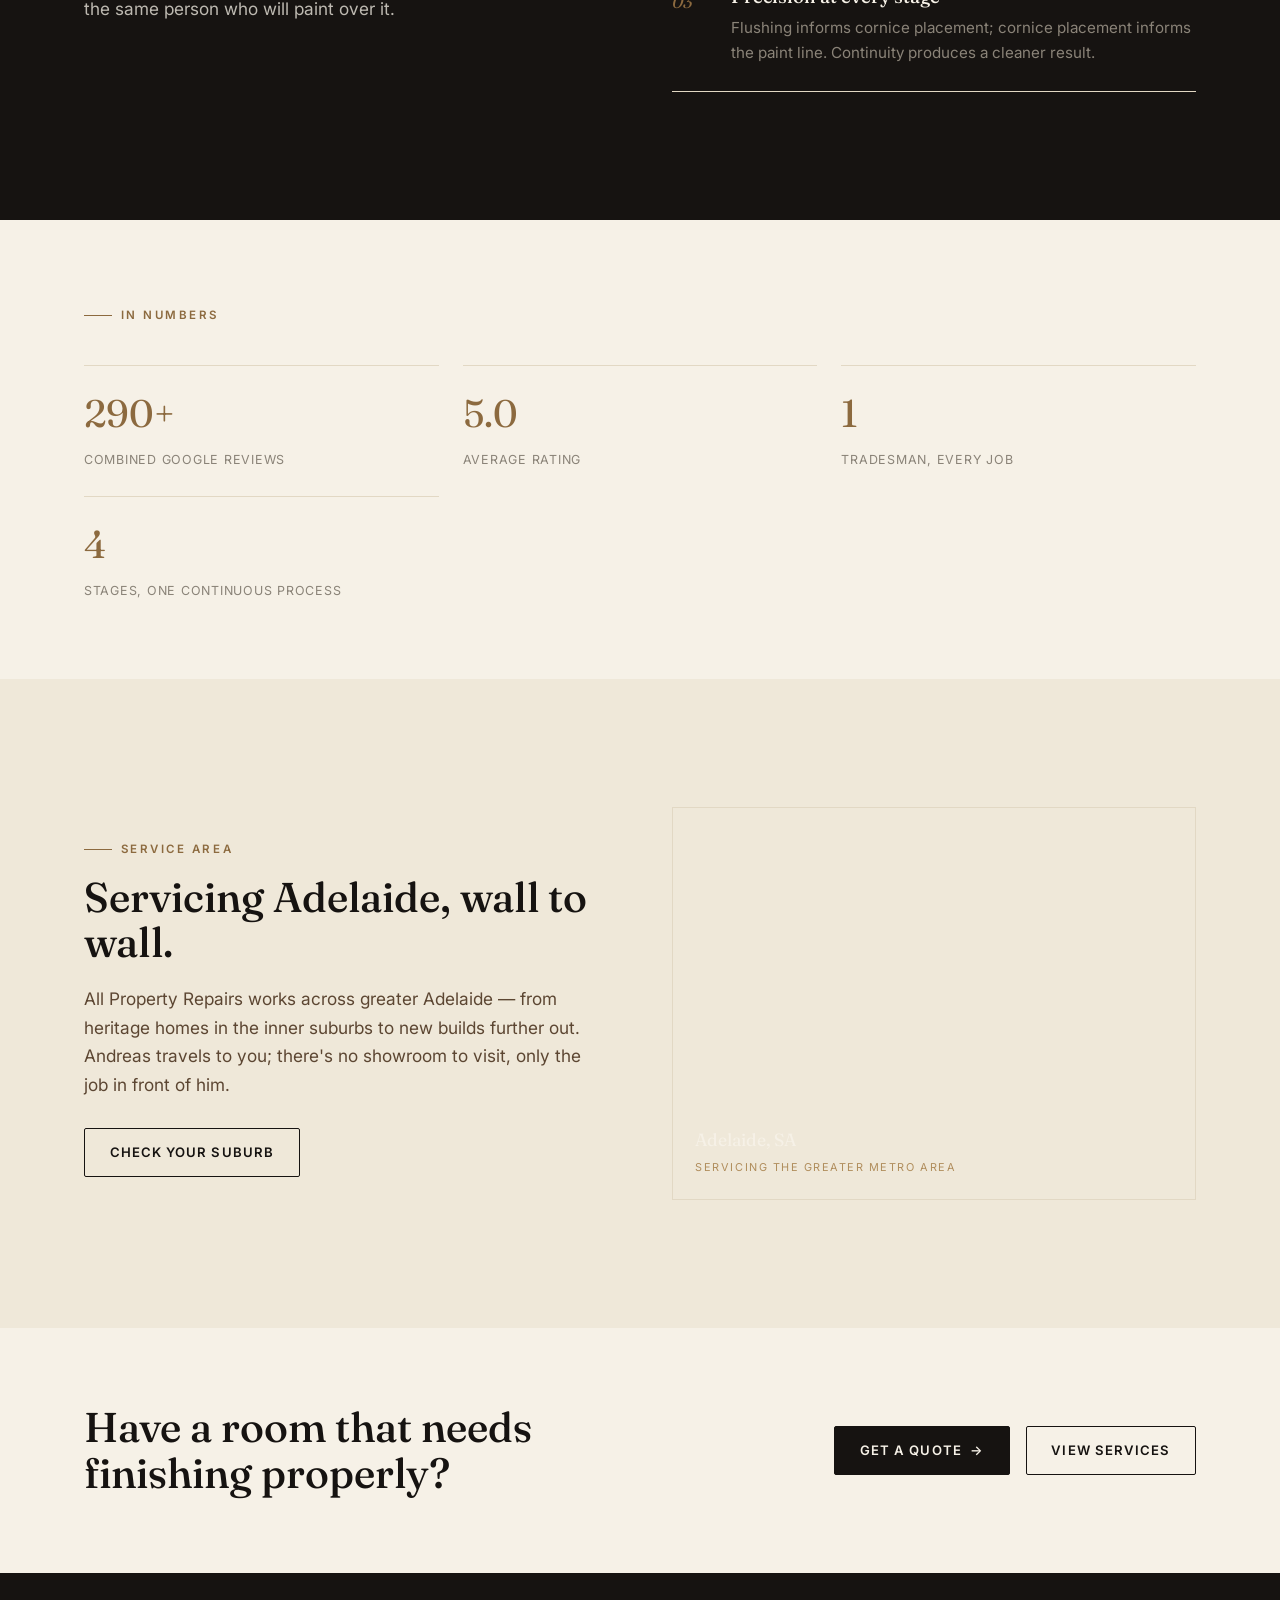
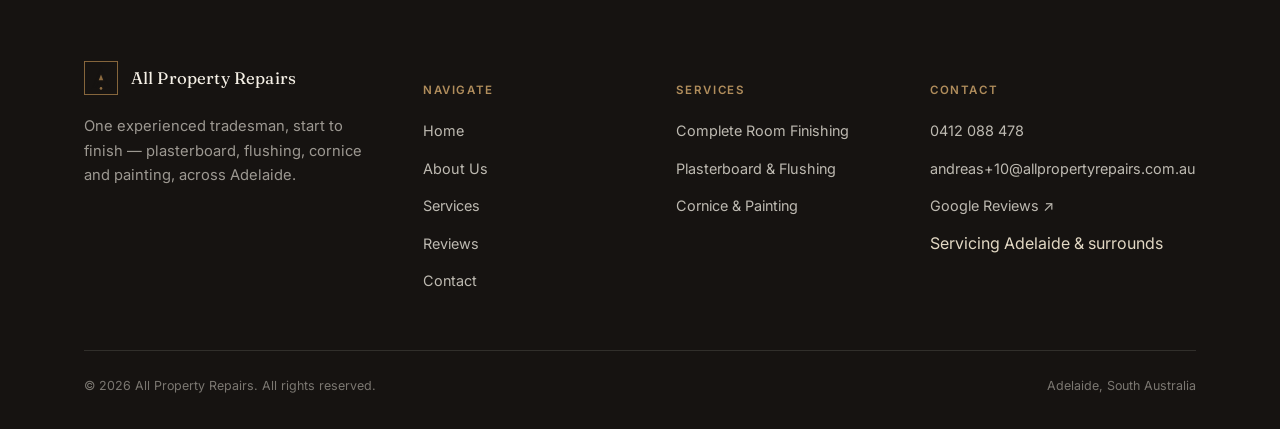
==== commit b7dde3aa: "Replace abstract placeholders with real job photography Wires the three photos the client provided i" ====
--- a/about.html
+++ b/about.html
@@ -50,11 +50,7 @@
   <!-- PAGE HERO -->
   <section class="hero" style="min-height:64vh;">
     <div class="hero-media">
-      <div class="texture-panel">
-        <svg class="motif motif-cornice" viewBox="0 0 300 220" preserveAspectRatio="xMidYMid meet">
-          <path d="M0 30 H80 V60 H140 V110 H300" />
-        </svg>
-      </div>
+      <img src="assets/img/plasterboard-flushing.webp" alt="Flushed plasterboard corner beside exposed timber stud framing, with cornice visible on the finished side" width="1200" height="1200" fetchpriority="high">
     </div>
     <div class="container hero-inner">
       <span class="eyebrow">About All Property Repairs</span>
--- a/css/style.css
+++ b/css/style.css
@@ -377,6 +377,25 @@
   mix-blend-mode: overlay;
 }
 .texture-panel .motif { position: absolute; z-index: 1; opacity: 0.9; }
+
+/* Real photography treatment — subtle tonal overlay so photos read as art-directed, not raw stock */
+.figure-photo { position: relative; overflow: hidden; background: var(--ink); }
+.figure-photo img {
+  width: 100%; height: 100%; object-fit: cover; display: block;
+  filter: saturate(0.92) contrast(1.03);
+  transition: transform 0.8s var(--ease);
+}
+.figure-photo::after {
+  content: ''; position: absolute; inset: 0; pointer-events: none;
+  background: linear-gradient(160deg, rgba(22,19,17,0.22) 0%, rgba(140,106,63,0.1) 55%, transparent 100%);
+  mix-blend-mode: multiply;
+}
+.figure-photo:hover img { transform: scale(1.045); }
+
+.hero-media img {
+  width: 100%; height: 100%; object-fit: cover; display: block;
+  filter: saturate(0.85) contrast(1.05) brightness(0.92);
+}
 .texture-panel--bone {
   background: var(--bone-dim);
 }
@@ -463,15 +482,20 @@
    --------------------------------------------------------------------- */
 .pillar {
   border: 1px solid var(--bone-line);
-  padding: clamp(1.8rem, 3vw, 2.6rem);
+  padding: 0;
   background: var(--bone);
   transition: border-color 0.4s var(--ease), transform 0.4s var(--ease), box-shadow 0.4s var(--ease);
-  display: flex; flex-direction: column; gap: 1.2rem; height: 100%;
+  display: flex; flex-direction: column; height: 100%; overflow: hidden;
 }
 .pillar:hover {
   border-color: var(--brass);
   transform: translateY(-6px);
   box-shadow: 0 24px 48px -28px rgba(22,19,17,0.35);
+}
+.pillar-img { aspect-ratio: 4/3; }
+.pillar-body {
+  padding: clamp(1.6rem, 3vw, 2.2rem);
+  display: flex; flex-direction: column; gap: 1.1rem; flex: 1;
 }
 .pillar-num {
   font-family: var(--font-display);
@@ -603,31 +627,6 @@
    --------------------------------------------------------------------- */
 .contact-grid { display: grid; grid-template-columns: 1.1fr 1fr; gap: clamp(2.5rem, 5vw, 5rem); align-items: start; }
 @media (max-width: 940px) { .contact-grid { grid-template-columns: 1fr; } }
-
-.field { margin-bottom: 1.4rem; }
-.field label {
-  display: block; font-size: 0.76rem; letter-spacing: 0.08em; text-transform: uppercase;
-  font-weight: 600; color: var(--umber); margin-bottom: 0.6rem;
-}
-.field input, .field textarea, .field select {
-  width: 100%; border: 1px solid var(--bone-line); background: var(--bone);
-  padding: 0.9em 1em; font-family: var(--font-body); font-size: 0.95rem; color: var(--ink);
-  border-radius: var(--radius); transition: border-color 0.3s var(--ease), background 0.3s var(--ease);
-}
-.field input:focus, .field textarea:focus, .field select:focus {
-  outline: none; border-color: var(--brass); background: #fffdf8;
-}
-.field textarea { resize: vertical; min-height: 130px; }
-.field-error { color: var(--err); font-size: 0.78rem; margin-top: 0.45rem; display: none; }
-.field.has-error input, .field.has-error textarea, .field.has-error select { border-color: var(--err); }
-.field.has-error .field-error { display: block; }
-
-.form-status {
-  margin-top: 1.4rem; padding: 1em 1.2em; border-radius: var(--radius);
-  font-size: 0.9rem; display: none; align-items: center; gap: 0.7em;
-}
-.form-status.is-success { display: flex; background: rgba(76,107,79,0.1); color: var(--ok); border: 1px solid rgba(76,107,79,0.3); }
-.form-status.is-error { display: flex; background: rgba(140,63,63,0.08); color: var(--err); border: 1px solid rgba(140,63,63,0.3); }
 
 .info-card {
   border: 1px solid var(--bone-line); padding: clamp(1.8rem, 3vw, 2.4rem);
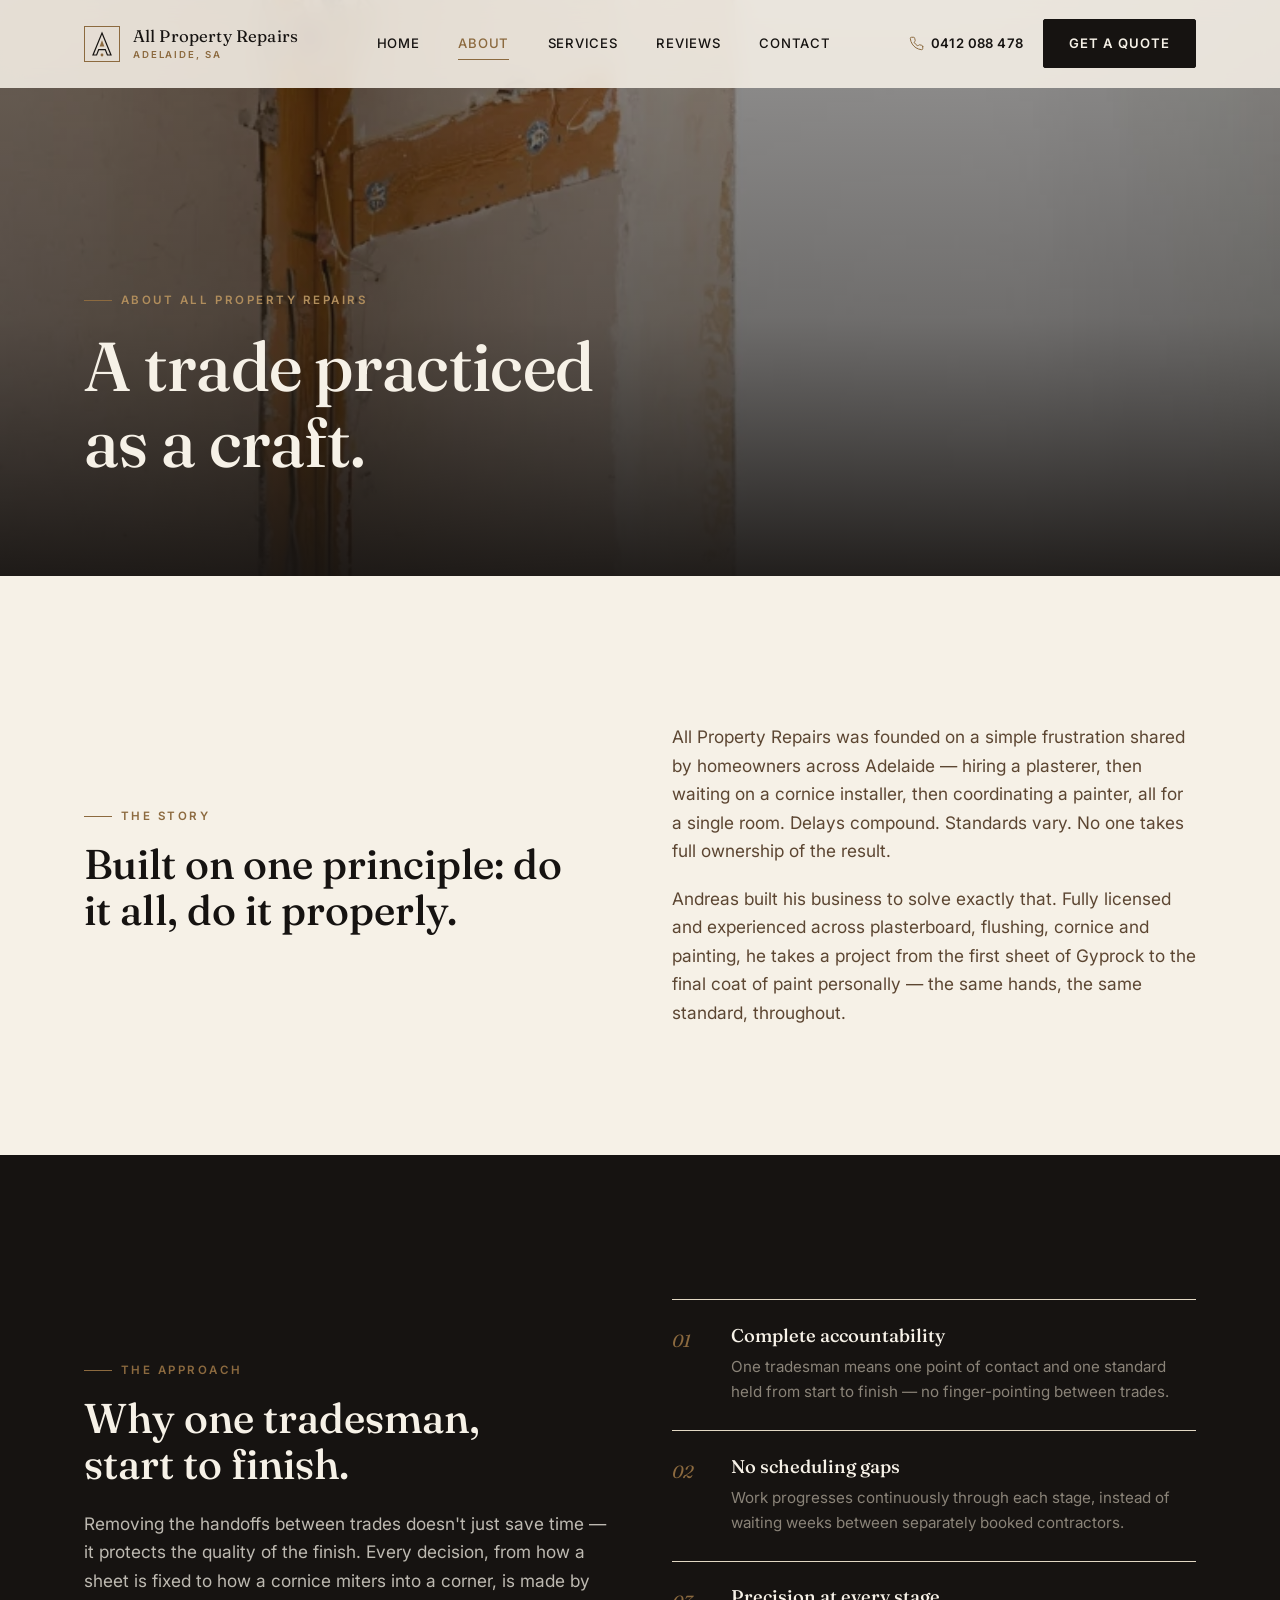
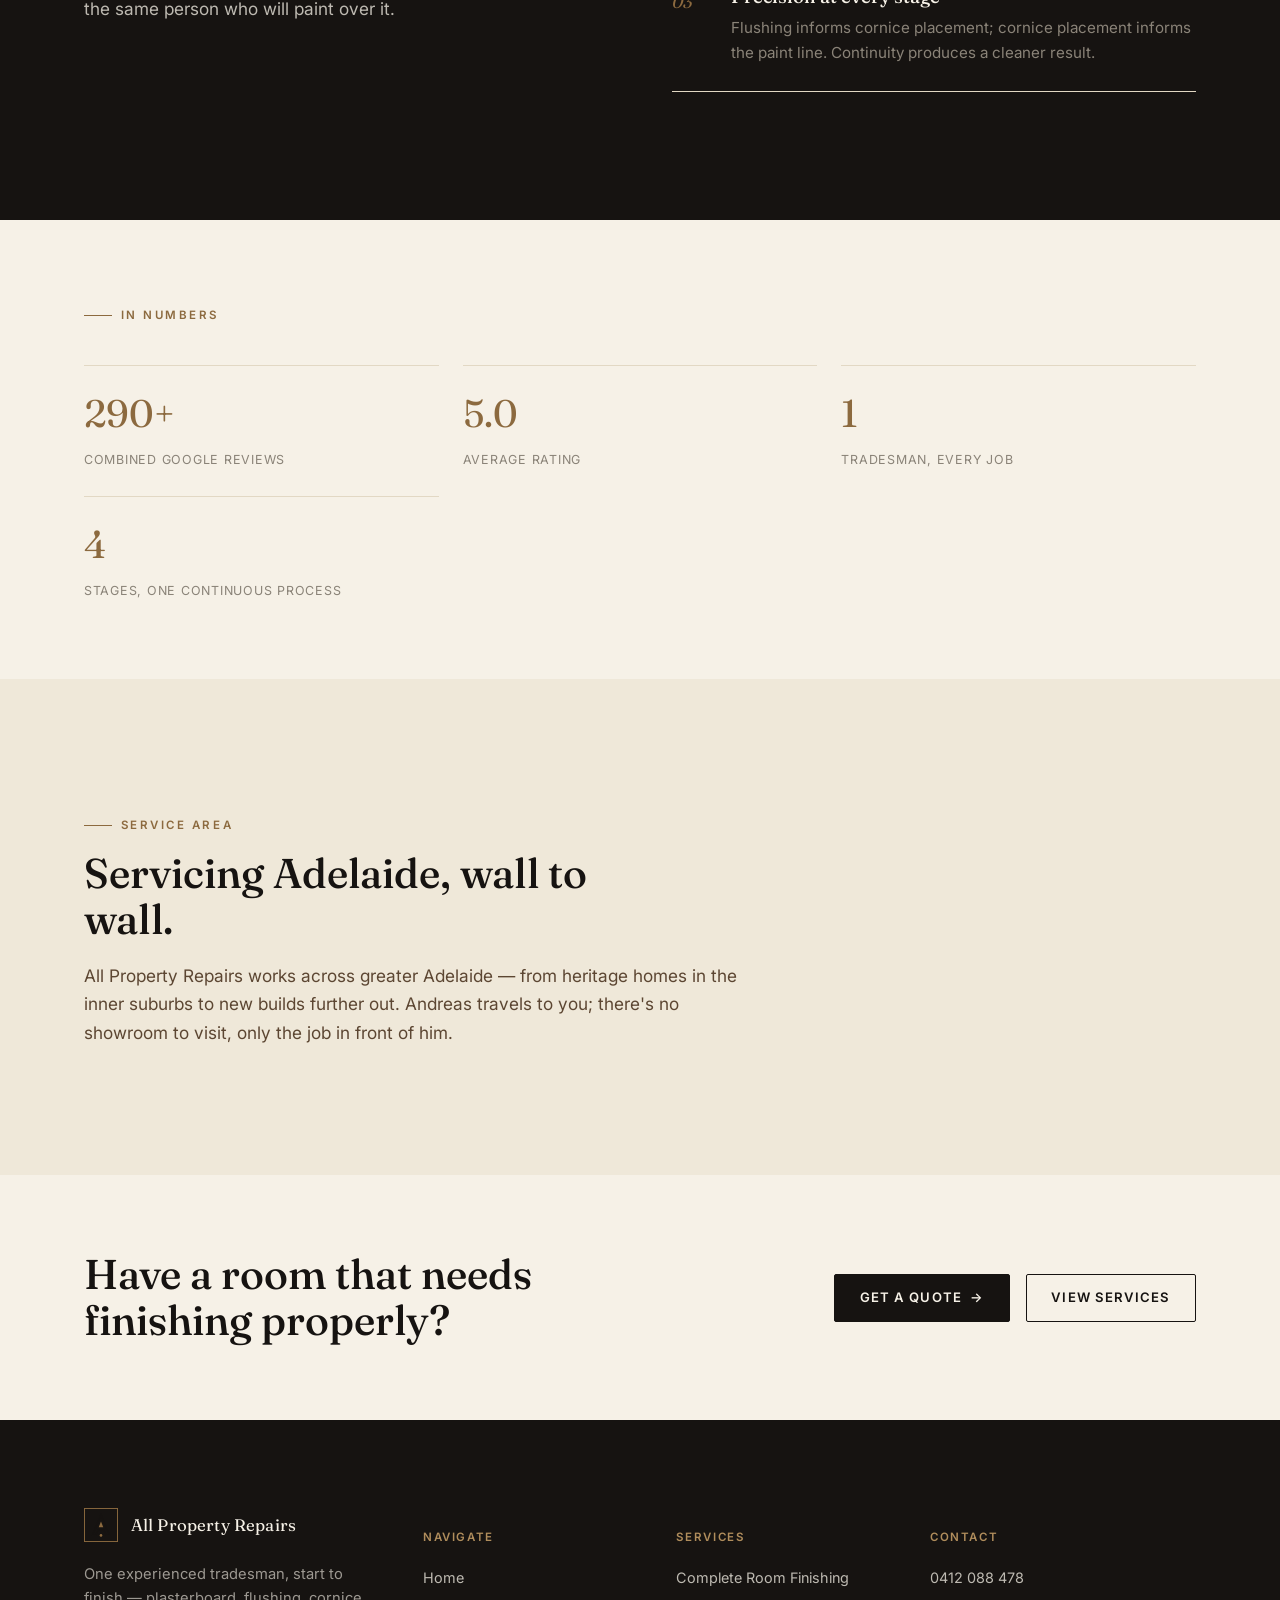
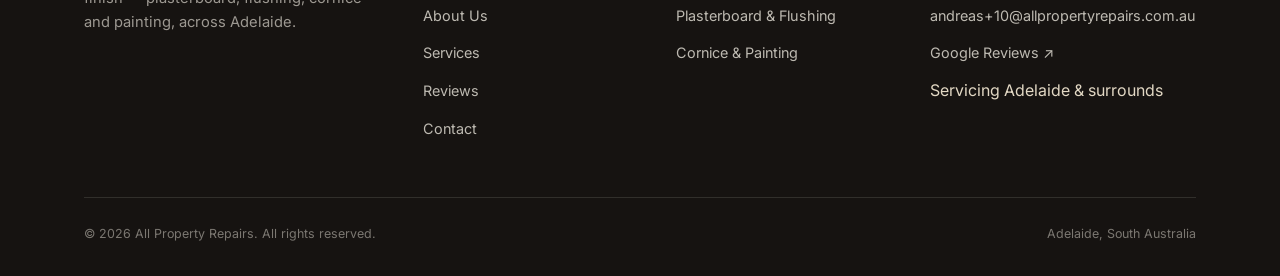
==== commit 4d943914: "Remove map graphic and "Check Your Suburb" button from About page Matches the earlier removal on the" ====
--- a/about.html
+++ b/about.html
@@ -121,23 +121,10 @@
 
   <!-- SERVICE AREA -->
   <section class="section section--dim">
-    <div class="container grid-2 reveal">
-      <div>
-        <span class="eyebrow">Service Area</span>
-        <h2 style="margin-top:1rem; font-size:clamp(1.9rem,3.4vw,2.6rem);">Servicing Adelaide, wall to wall.</h2>
-        <p class="lede" style="margin-top:1.2rem;">All Property Repairs works across greater Adelaide — from heritage homes in the inner suburbs to new builds further out. Andreas travels to you; there's no showroom to visit, only the job in front of him.</p>
-        <a class="btn btn-ghost" style="margin-top:1.8rem;" href="contact.html">Check Your Suburb</a>
-      </div>
-      <div class="service-area-panel">
-        <div class="texture-panel texture-panel--bone">
-          <svg class="motif motif-cornice" viewBox="0 0 300 220" preserveAspectRatio="xMidYMid meet">
-            <circle cx="150" cy="110" r="70" />
-            <circle cx="150" cy="110" r="45" />
-            <path d="M150 40 V180 M80 110 H220" opacity="0.5"/>
-          </svg>
-        </div>
-        <span class="service-area-label">Adelaide, SA<small>Servicing the greater metro area</small></span>
-      </div>
+    <div class="container reveal">
+      <span class="eyebrow">Service Area</span>
+      <h2 style="margin-top:1rem; font-size:clamp(1.9rem,3.4vw,2.6rem); max-width:20ch;">Servicing Adelaide, wall to wall.</h2>
+      <p class="lede" style="margin-top:1.2rem;">All Property Repairs works across greater Adelaide — from heritage homes in the inner suburbs to new builds further out. Andreas travels to you; there's no showroom to visit, only the job in front of him.</p>
     </div>
   </section>
 
--- a/css/style.css
+++ b/css/style.css
@@ -639,16 +639,6 @@
 .hours-table { width: 100%; border-collapse: collapse; font-size: 0.92rem; }
 .hours-table td { padding-block: 0.5rem; border-top: 1px solid var(--bone-line); }
 .hours-table td:last-child { text-align: right; color: var(--umber); font-weight: 500; }
-
-.service-area-panel {
-  aspect-ratio: 4/3; position: relative; overflow: hidden; border: 1px solid var(--bone-line);
-}
-.service-area-panel svg { position: absolute; inset: 0; width: 100%; height: 100%; }
-.service-area-label {
-  position: absolute; left: 1.4rem; bottom: 1.4rem; z-index: 2;
-  color: var(--bone); font-family: var(--font-display); font-size: 1.1rem;
-}
-.service-area-label small { display: block; font-family: var(--font-body); font-size: 0.68rem; letter-spacing: 0.14em; text-transform: uppercase; color: var(--brass-light); margin-top: 0.3rem; }
 
 /* ---------------------------------------------------------------------
    Footer
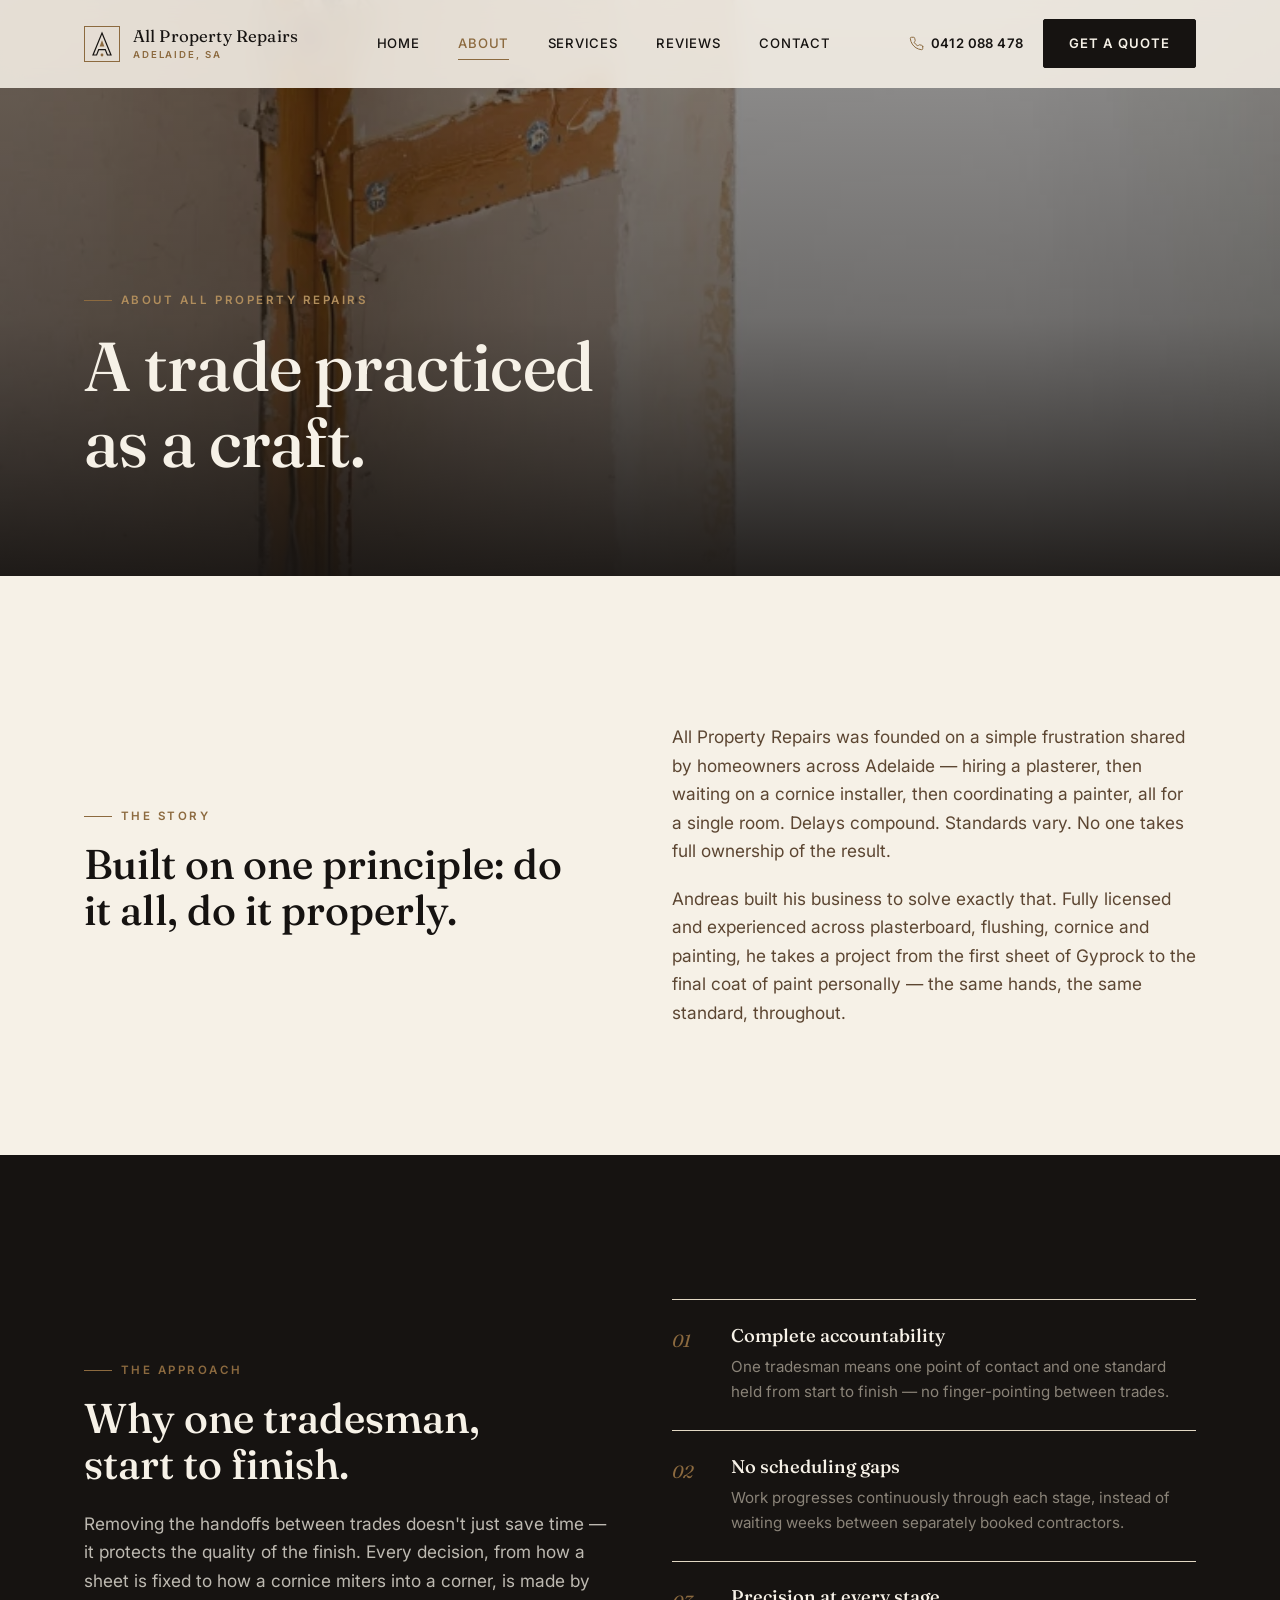
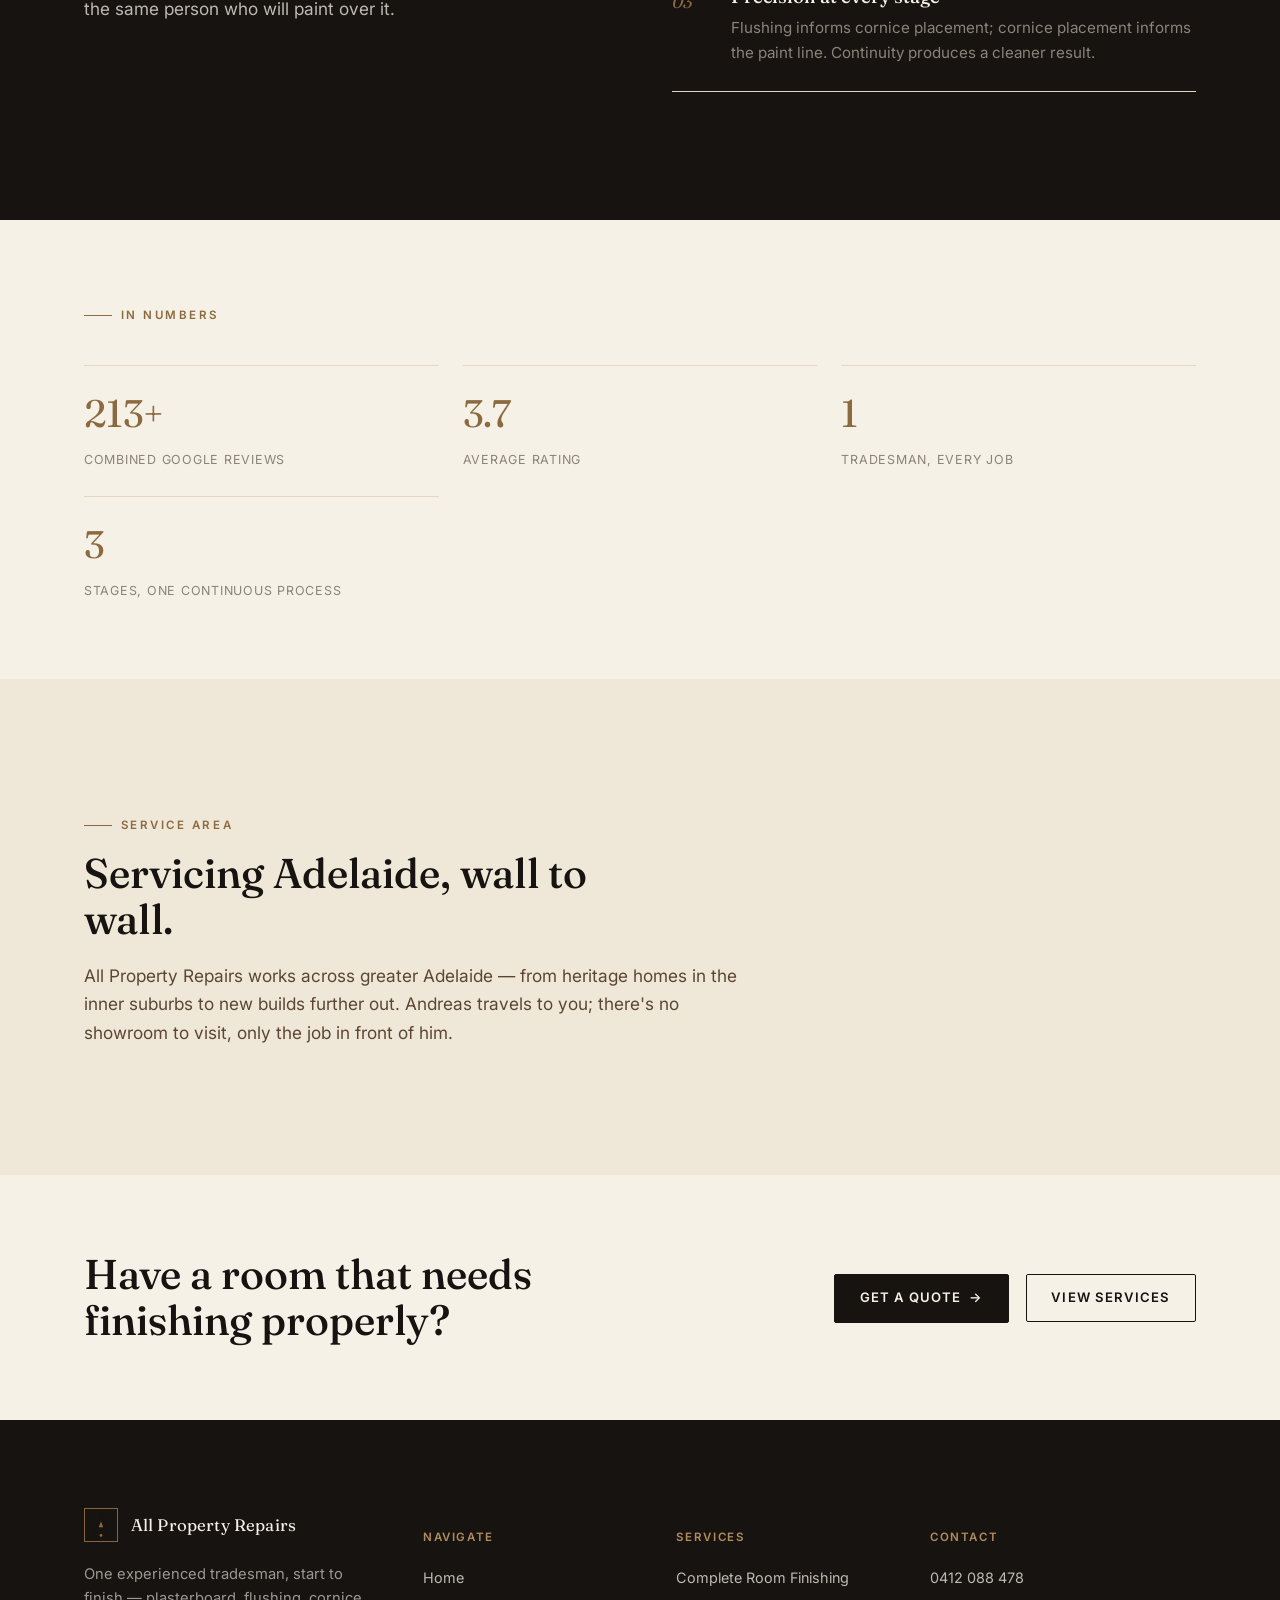
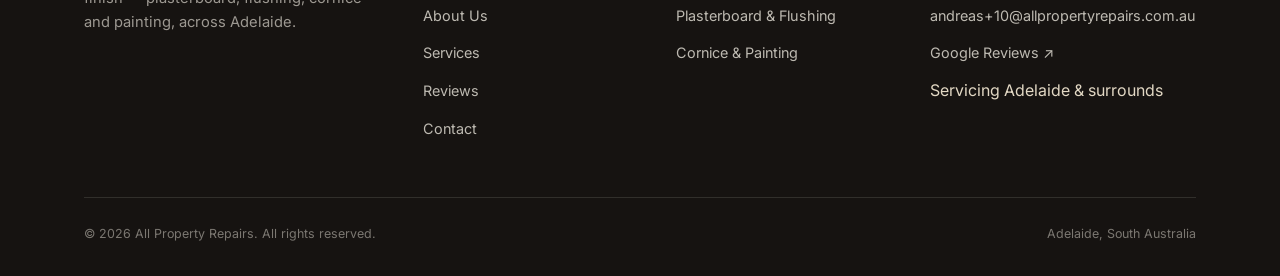
==== commit 39b36929: "Add premium micro-interactions across the site New motion, informed by the ui-ux-pro-max skill's val" ====
--- a/about.html
+++ b/about.html
@@ -49,12 +49,12 @@
 
   <!-- PAGE HERO -->
   <section class="hero" style="min-height:64vh;">
-    <div class="hero-media">
+    <div class="hero-media reveal-photo">
       <img src="assets/img/plasterboard-flushing.webp" alt="Flushed plasterboard corner beside exposed timber stud framing, with cornice visible on the finished side" width="1200" height="1200" fetchpriority="high">
     </div>
     <div class="container hero-inner">
       <span class="eyebrow">About All Property Repairs</span>
-      <h1 style="font-size:clamp(2.4rem,5.4vw,4.4rem);">A trade practiced<br>as a craft.</h1>
+      <h1 class="hero-reveal" style="font-size:clamp(2.4rem,5.4vw,4.4rem);">A trade practiced<br>as a craft.</h1>
     </div>
   </section>
 
@@ -111,10 +111,10 @@
     <div class="container reveal">
       <span class="eyebrow">In Numbers</span>
       <div class="stat-row">
-        <div class="stat"><span class="num">290+</span><span class="label">Combined Google Reviews</span></div>
-        <div class="stat"><span class="num">5.0</span><span class="label">Average Rating</span></div>
-        <div class="stat"><span class="num">1</span><span class="label">Tradesman, Every Job</span></div>
-        <div class="stat"><span class="num">4</span><span class="label">Stages, One Continuous Process</span></div>
+        <div class="stat"><span class="num" data-count-to="290" data-count-suffix="+">0</span><span class="label">Combined Google Reviews</span></div>
+        <div class="stat"><span class="num" data-count-to="5" data-count-decimals="1">0.0</span><span class="label">Average Rating</span></div>
+        <div class="stat"><span class="num" data-count-to="1">0</span><span class="label">Tradesman, Every Job</span></div>
+        <div class="stat"><span class="num" data-count-to="4">0</span><span class="label">Stages, One Continuous Process</span></div>
       </div>
     </div>
   </section>
@@ -133,7 +133,7 @@
     <div class="container cta-band reveal">
       <h2 style="font-size:clamp(1.9rem,3.4vw,2.6rem);">Have a room that needs finishing properly?</h2>
       <div style="display:flex; gap:1rem; flex-wrap:wrap;">
-        <a class="btn btn-primary" href="contact.html">Get a Quote <span class="btn-arrow">→</span></a>
+        <a class="btn btn-primary" href="contact.html" data-magnetic>Get a Quote <span class="btn-arrow">→</span></a>
         <a class="btn btn-ghost" href="services.html">View Services</a>
       </div>
     </div>
--- a/css/style.css
+++ b/css/style.css
@@ -353,65 +353,79 @@
 @keyframes scrollline { 0% { top: -100%; } 60% { top: 100%; } 100% { top: 100%; } }
 
 /* ---------------------------------------------------------------------
-   Texture panels (placeholder imagery — CSS/SVG built, no external assets)
-   --------------------------------------------------------------------- */
-.texture-panel {
-  position: relative;
-  background: var(--ink);
-  overflow: hidden;
-  isolation: isolate;
-}
-.texture-panel::before {
-  content: '';
-  position: absolute; inset: 0;
-  background-image:
-    radial-gradient(circle at 20% 20%, rgba(140,106,63,0.35), transparent 55%),
-    radial-gradient(circle at 82% 78%, rgba(92,70,50,0.55), transparent 60%),
-    linear-gradient(155deg, #201b17 0%, #161311 45%, #0f0d0b 100%);
-}
-.texture-panel::after {
-  content: '';
-  position: absolute; inset: 0;
-  opacity: 0.5;
-  background-image: url("data:image/svg+xml,%3Csvg xmlns='http://www.w3.org/2000/svg' width='160' height='160'%3E%3Cfilter id='n'%3E%3CfeTurbulence type='fractalNoise' baseFrequency='0.9' numOctaves='2' stitchTiles='stitch'/%3E%3CfeColorMatrix type='saturate' values='0'/%3E%3C/filter%3E%3Crect width='100%25' height='100%25' filter='url(%23n)' opacity='0.28'/%3E%3C/svg%3E");
-  mix-blend-mode: overlay;
-}
-.texture-panel .motif { position: absolute; z-index: 1; opacity: 0.9; }
-
-/* Real photography treatment — subtle tonal overlay so photos read as art-directed, not raw stock */
+   Real photography treatment — subtle tonal overlay so photos read as art-directed, not raw stock
+   --------------------------------------------------------------------- */
 .figure-photo { position: relative; overflow: hidden; background: var(--ink); }
 .figure-photo img {
   width: 100%; height: 100%; object-fit: cover; display: block;
   filter: saturate(0.92) contrast(1.03);
-  transition: transform 0.8s var(--ease);
+  transition: transform 1.1s var(--ease);
 }
 .figure-photo::after {
   content: ''; position: absolute; inset: 0; pointer-events: none;
   background: linear-gradient(160deg, rgba(22,19,17,0.22) 0%, rgba(140,106,63,0.1) 55%, transparent 100%);
   mix-blend-mode: multiply;
 }
-.figure-photo:hover img { transform: scale(1.045); }
+.figure-photo:hover img { transform: scale(1.06); }
 
 .hero-media img {
   width: 100%; height: 100%; object-fit: cover; display: block;
   filter: saturate(0.85) contrast(1.05) brightness(0.92);
 }
-.texture-panel--bone {
-  background: var(--bone-dim);
-}
-.texture-panel--bone::before {
-  background-image:
-    radial-gradient(circle at 15% 15%, rgba(140,106,63,0.18), transparent 55%),
-    linear-gradient(155deg, #f2ead9 0%, #efe8d9 60%, #e6dcc4 100%);
-}
-.texture-panel--bone::after { opacity: 0.18; }
-
-/* Cornice-profile line motif (SVG, inline) */
-.motif-cornice {
-  position: absolute; right: 6%; bottom: 8%; width: 46%; max-width: 340px;
-  stroke: var(--brass-light); stroke-width: 1; fill: none; opacity: 0.55;
-}
-.texture-panel--bone .motif-cornice { stroke: var(--brass); opacity: 0.4; }
+
+/* Curtain-reveal for photography: an opaque curtain retracts over the photo on scroll-into-view,
+   paired with a slow settle scale on the image. Note: the reveal must NOT be done by clip-path
+   on the observed element itself — Chromium collapses an element's own intersection ratio to 0
+   when it is fully clip-path-hidden, so IntersectionObserver would never fire "visible". Instead
+   the curtain is a ::before overlay, leaving the observed element's own box unclipped. */
+.js .reveal-photo img { transform: scale(1.12); }
+.reveal-photo img {
+  transition: transform 1.4s var(--ease), filter 1.4s var(--ease);
+}
+.js .reveal-photo::before {
+  content: '';
+  position: absolute; inset: 0; z-index: 3;
+  background: var(--ink);
+  transform: scaleY(1);
+  transform-origin: bottom;
+  transition: transform 1.05s var(--ease);
+}
+.reveal-photo.is-visible::before { transform: scaleY(0); }
+.reveal-photo.is-visible img { transform: scale(1); }
+
+/* ---------------------------------------------------------------------
+   Scroll progress bar
+   --------------------------------------------------------------------- */
+.scroll-progress {
+  position: fixed; top: 0; left: 0; height: 2px; width: 100%;
+  z-index: 600; transform-origin: left; transform: scaleX(0);
+  background: var(--brass); pointer-events: none;
+}
+
+/* ---------------------------------------------------------------------
+   Hero heading reveal (pure CSS, no JS dependency)
+   --------------------------------------------------------------------- */
+@keyframes heading-reveal {
+  from { opacity: 0; transform: translateY(22px); }
+  to { opacity: 1; transform: translateY(0); }
+}
+.hero-reveal {
+  animation: heading-reveal 0.9s var(--ease) both;
+  animation-delay: 0.15s;
+}
+.hero-reveal + .hero-lede,
+.hero .eyebrow + .hero-reveal + * { animation-delay: 0.3s; }
+.hero .eyebrow { animation: heading-reveal 0.7s var(--ease) both; }
+.hero-lede { animation: heading-reveal 0.9s var(--ease) both; animation-delay: 0.32s; }
+.hero-actions { animation: heading-reveal 0.9s var(--ease) both; animation-delay: 0.46s; }
+@media (prefers-reduced-motion: reduce) {
+  .hero-reveal, .hero .eyebrow, .hero-lede, .hero-actions { animation: none; }
+}
+
+/* ---------------------------------------------------------------------
+   Magnetic CTA (desktop pointer only, subtle pull toward cursor)
+   --------------------------------------------------------------------- */
+[data-magnetic] { transition: transform 0.35s var(--ease); will-change: transform; }
 
 /* ---------------------------------------------------------------------
    Marquee strip
@@ -430,6 +444,7 @@
   gap: 3rem;
   animation: marquee 34s linear infinite;
 }
+.strip:hover .strip-track { animation-play-state: paused; }
 .strip-track span {
   font-family: var(--font-display);
   font-style: italic;
@@ -586,6 +601,17 @@
 .carousel-arrows button:hover { background: var(--ink); border-color: var(--ink); }
 .carousel-arrows button:hover svg { stroke: var(--bone); }
 .carousel-arrows svg { width: 16px; height: 16px; stroke: var(--ink); transition: stroke 0.35s var(--ease); }
+
+.carousel-progress {
+  height: 1px; width: 100%; background: var(--bone-line); margin-top: 1.6rem;
+  position: relative; overflow: hidden;
+}
+.carousel-progress-bar {
+  position: absolute; inset: 0; width: 100%; height: 100%;
+  background: var(--brass); transform-origin: left; transform: scaleX(0);
+}
+.carousel-progress-bar.is-animating { animation: carousel-fill linear; }
+@keyframes carousel-fill { from { transform: scaleX(0); } to { transform: scaleX(1); } }
 
 /* ---------------------------------------------------------------------
    Testimonial teaser (home)
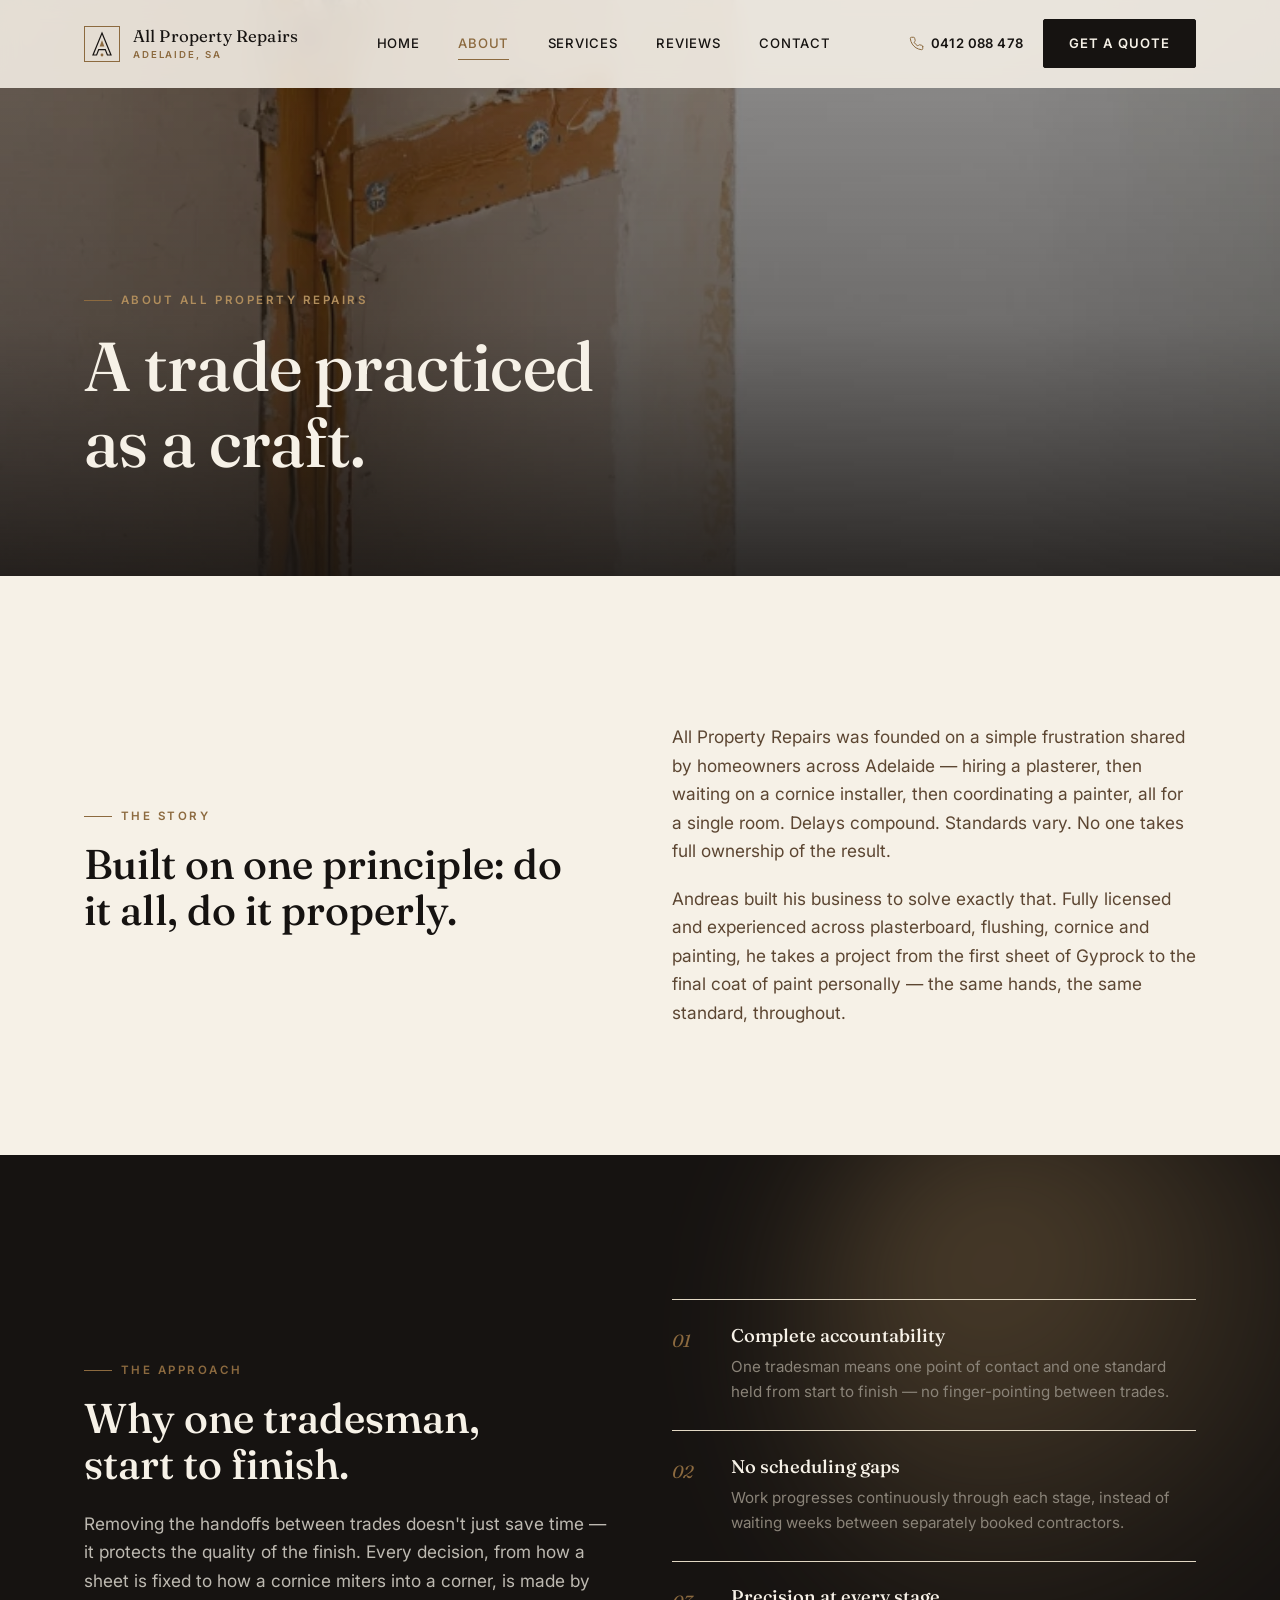
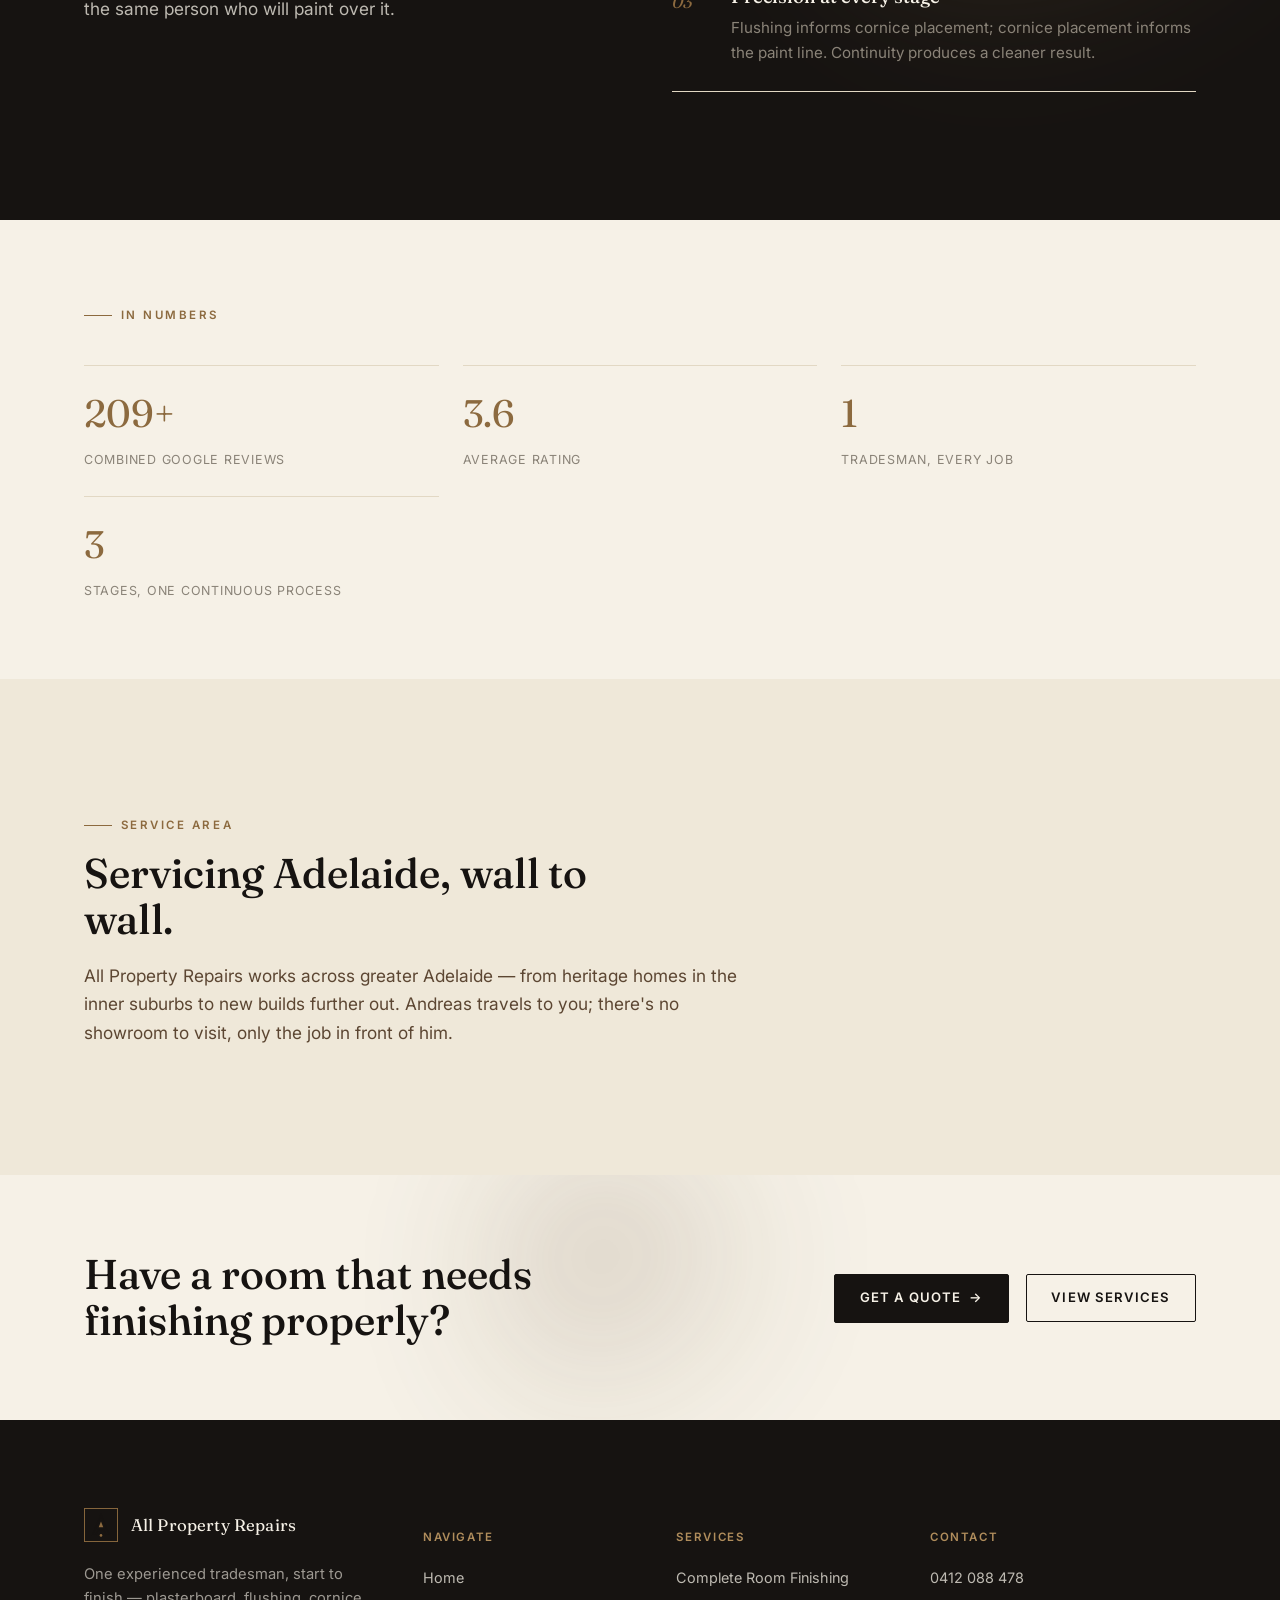
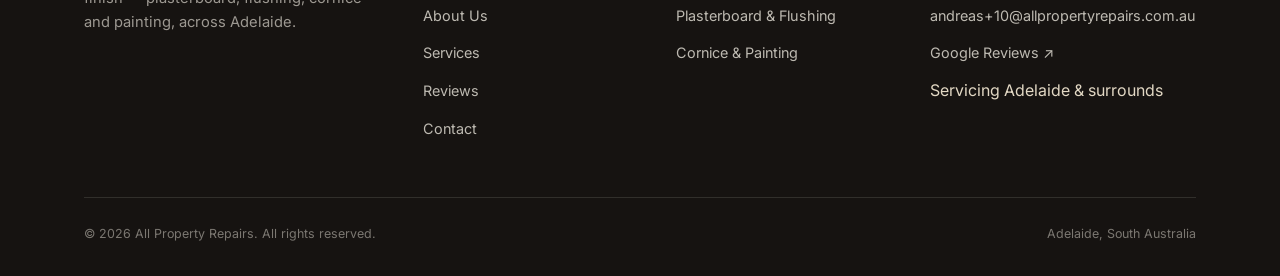
==== commit 087ce183: "Add ambient glow morph and hero parallax for more "live" visual depth New live-visual layer, kept to" ====
--- a/about.html
+++ b/about.html
@@ -73,7 +73,8 @@
   </section>
 
   <!-- VALUES / PHILOSOPHY -->
-  <section class="section section--ink">
+  <section class="section section--ink section--ambient">
+    <div class="ambient-glow ambient-glow--brass ambient-glow--top-right" aria-hidden="true"></div>
     <div class="container grid-2">
       <div class="reveal">
         <span class="eyebrow">The Approach</span>
@@ -129,7 +130,8 @@
   </section>
 
   <!-- CTA -->
-  <section class="section section--tight">
+  <section class="section section--tight section--ambient">
+    <div class="ambient-glow ambient-glow--umber ambient-glow--center ambient-glow--sm" aria-hidden="true"></div>
     <div class="container cta-band reveal">
       <h2 style="font-size:clamp(1.9rem,3.4vw,2.6rem);">Have a room that needs finishing properly?</h2>
       <div style="display:flex; gap:1rem; flex-wrap:wrap;">
--- a/css/style.css
+++ b/css/style.css
@@ -83,11 +83,69 @@
   display: inline-block;
 }
 
-.section { padding-block: var(--section-y); }
+.section { padding-block: var(--section-y); position: relative; }
 .section--tight { padding-block: clamp(3rem, 6vw, 5rem); }
 .section--ink { background: var(--ink); color: var(--bone); }
 .section--ink h1, .section--ink h2, .section--ink h3 { color: var(--bone); }
 .section--dim { background: var(--bone-dim); }
+.section--ambient { overflow: hidden; }
+
+/* ---------------------------------------------------------------------
+   Ambient glow — soft morphing light, not a decorative "blob".
+   Reads as warm light drifting behind content; kept monochrome/tonal
+   and heavily blurred so it never competes with type or photography.
+   --------------------------------------------------------------------- */
+.ambient-glow {
+  position: absolute;
+  width: 46vw; height: 46vw;
+  max-width: 620px; max-height: 620px;
+  min-width: 320px; min-height: 320px;
+  border-radius: 42% 58% 65% 35% / 45% 45% 55% 55%;
+  filter: blur(clamp(48px, 6vw, 90px));
+  pointer-events: none;
+  z-index: 0;
+  opacity: 0.7;
+  animation: ambient-morph 22s ease-in-out infinite, ambient-drift 28s ease-in-out infinite;
+}
+.ambient-glow--brass {
+  background: radial-gradient(circle at 32% 30%, rgba(176,141,92,0.55), rgba(176,141,92,0) 72%);
+}
+.ambient-glow--umber {
+  background: radial-gradient(circle at 32% 30%, rgba(92,70,50,0.28), rgba(92,70,50,0) 72%);
+  opacity: 0.55;
+}
+.ambient-glow--top-right { top: -12%; right: -8%; }
+.ambient-glow--bottom-left { bottom: -14%; left: -8%; animation-delay: -9s, -4s; }
+.ambient-glow--center { top: 50%; left: 50%; transform: translate(-50%, -50%); }
+
+/* Compact variant for short CTA-band sections, where the default size would
+   overflow the section height and get clipped down to a barely-visible sliver. */
+.ambient-glow--sm {
+  width: 26vw; height: 26vw;
+  max-width: 320px; max-height: 320px;
+  min-width: 200px; min-height: 200px;
+  opacity: 0.85;
+}
+
+@keyframes ambient-morph {
+  0%, 100% { border-radius: 42% 58% 65% 35% / 45% 45% 55% 55%; }
+  33%      { border-radius: 63% 37% 41% 59% / 51% 61% 39% 49%; }
+  66%      { border-radius: 37% 63% 56% 44% / 63% 41% 59% 37%; }
+}
+@keyframes ambient-drift {
+  0%, 100% { transform: translate(0, 0) scale(1); }
+  50%      { transform: translate(4%, -5%) scale(1.08); }
+}
+.ambient-glow--center { animation-name: ambient-morph, ambient-drift-center; }
+@keyframes ambient-drift-center {
+  0%, 100% { transform: translate(-50%, -50%) scale(1); }
+  50%      { transform: translate(calc(-50% + 3%), calc(-50% - 4%)) scale(1.06); }
+}
+@media (prefers-reduced-motion: reduce) {
+  .ambient-glow { animation: none; }
+}
+.section--ambient > .container,
+.section--ambient > .hero-inner { position: relative; z-index: 1; }
 
 .hr {
   border: none;
@@ -297,8 +355,11 @@
 }
 .hero-media {
   position: absolute;
-  inset: 0;
+  top: -6%; left: 0; right: 0; height: 112%;
   z-index: 0;
+  --parallax-y: 0px;
+  transform: translateY(var(--parallax-y));
+  will-change: transform;
 }
 .hero-media .texture-panel { width: 100%; height: 100%; }
 .hero-media::after {
@@ -356,32 +417,33 @@
    Real photography treatment — subtle tonal overlay so photos read as art-directed, not raw stock
    --------------------------------------------------------------------- */
 .figure-photo { position: relative; overflow: hidden; background: var(--ink); }
-.figure-photo img {
+.figure-photo img,
+.hero-media img {
   width: 100%; height: 100%; object-fit: cover; display: block;
-  filter: saturate(0.92) contrast(1.03);
+  --img-scale: 1;
+  transform: scale(var(--img-scale));
   transition: transform 1.1s var(--ease);
-}
+  will-change: transform;
+}
+.figure-photo img { filter: saturate(0.92) contrast(1.03); }
+.hero-media img { filter: saturate(0.85) contrast(1.05) brightness(0.92); }
 .figure-photo::after {
   content: ''; position: absolute; inset: 0; pointer-events: none;
   background: linear-gradient(160deg, rgba(22,19,17,0.22) 0%, rgba(140,106,63,0.1) 55%, transparent 100%);
   mix-blend-mode: multiply;
 }
-.figure-photo:hover img { transform: scale(1.06); }
-
-.hero-media img {
-  width: 100%; height: 100%; object-fit: cover; display: block;
-  filter: saturate(0.85) contrast(1.05) brightness(0.92);
-}
 
 /* Curtain-reveal for photography: an opaque curtain retracts over the photo on scroll-into-view,
    paired with a slow settle scale on the image. Note: the reveal must NOT be done by clip-path
    on the observed element itself — Chromium collapses an element's own intersection ratio to 0
    when it is fully clip-path-hidden, so IntersectionObserver would never fire "visible". Instead
-   the curtain is a ::before overlay, leaving the observed element's own box unclipped. */
-.js .reveal-photo img { transform: scale(1.12); }
-.reveal-photo img {
-  transition: transform 1.4s var(--ease), filter 1.4s var(--ease);
-}
+   the curtain is a ::before overlay, leaving the observed element's own box unclipped.
+   Scale and parallax both drive the same --img-scale/--parallax-y custom properties feeding one
+   transform, rather than competing transform shorthand rules (which have equal specificity and
+   silently fight each other on cascade order — e.g. hover-zoom losing to the reveal's scale(1)
+   once an element is marked visible). */
+.js .reveal-photo img { --img-scale: 1.12; }
+.reveal-photo img { transition: transform 1.4s var(--ease), filter 1.4s var(--ease); }
 .js .reveal-photo::before {
   content: '';
   position: absolute; inset: 0; z-index: 3;
@@ -391,7 +453,8 @@
   transition: transform 1.05s var(--ease);
 }
 .reveal-photo.is-visible::before { transform: scaleY(0); }
-.reveal-photo.is-visible img { transform: scale(1); }
+.reveal-photo.is-visible img { --img-scale: 1; }
+.figure-photo:hover img { --img-scale: 1.06; }
 
 /* ---------------------------------------------------------------------
    Scroll progress bar
